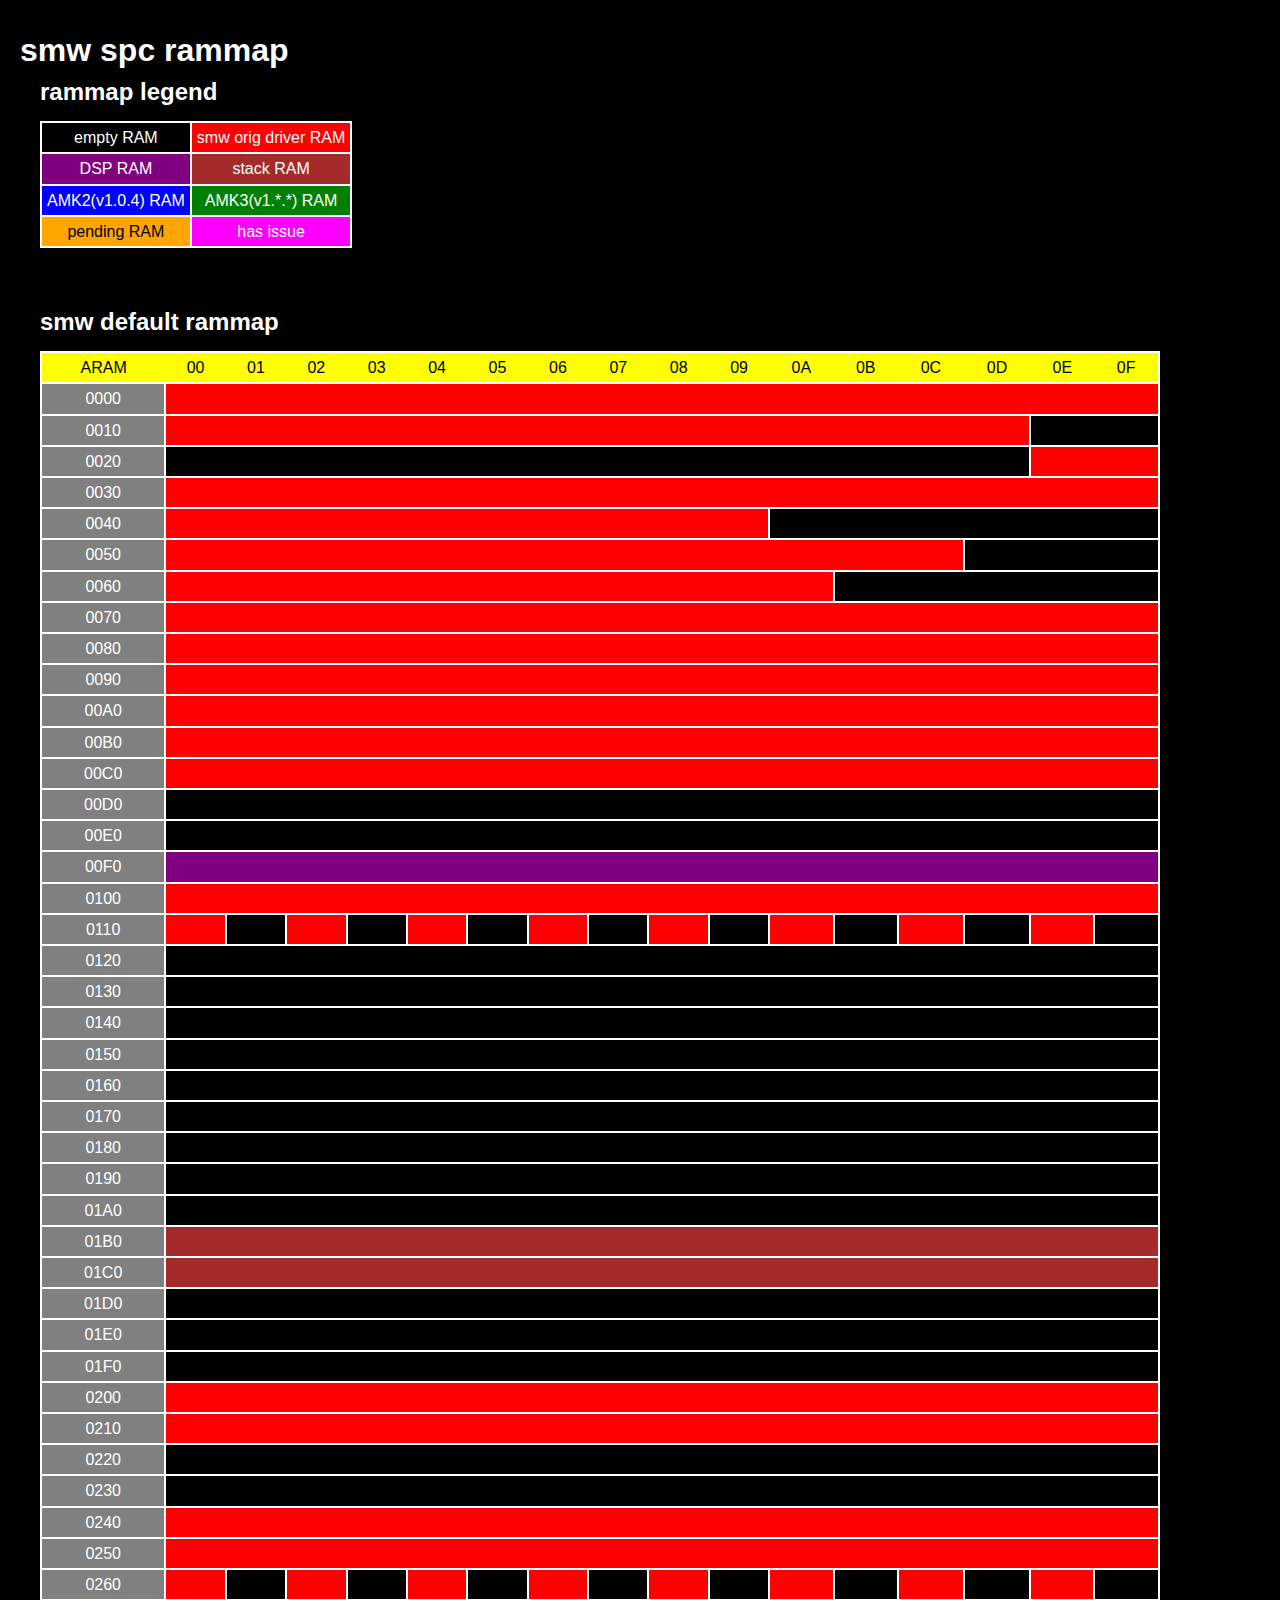
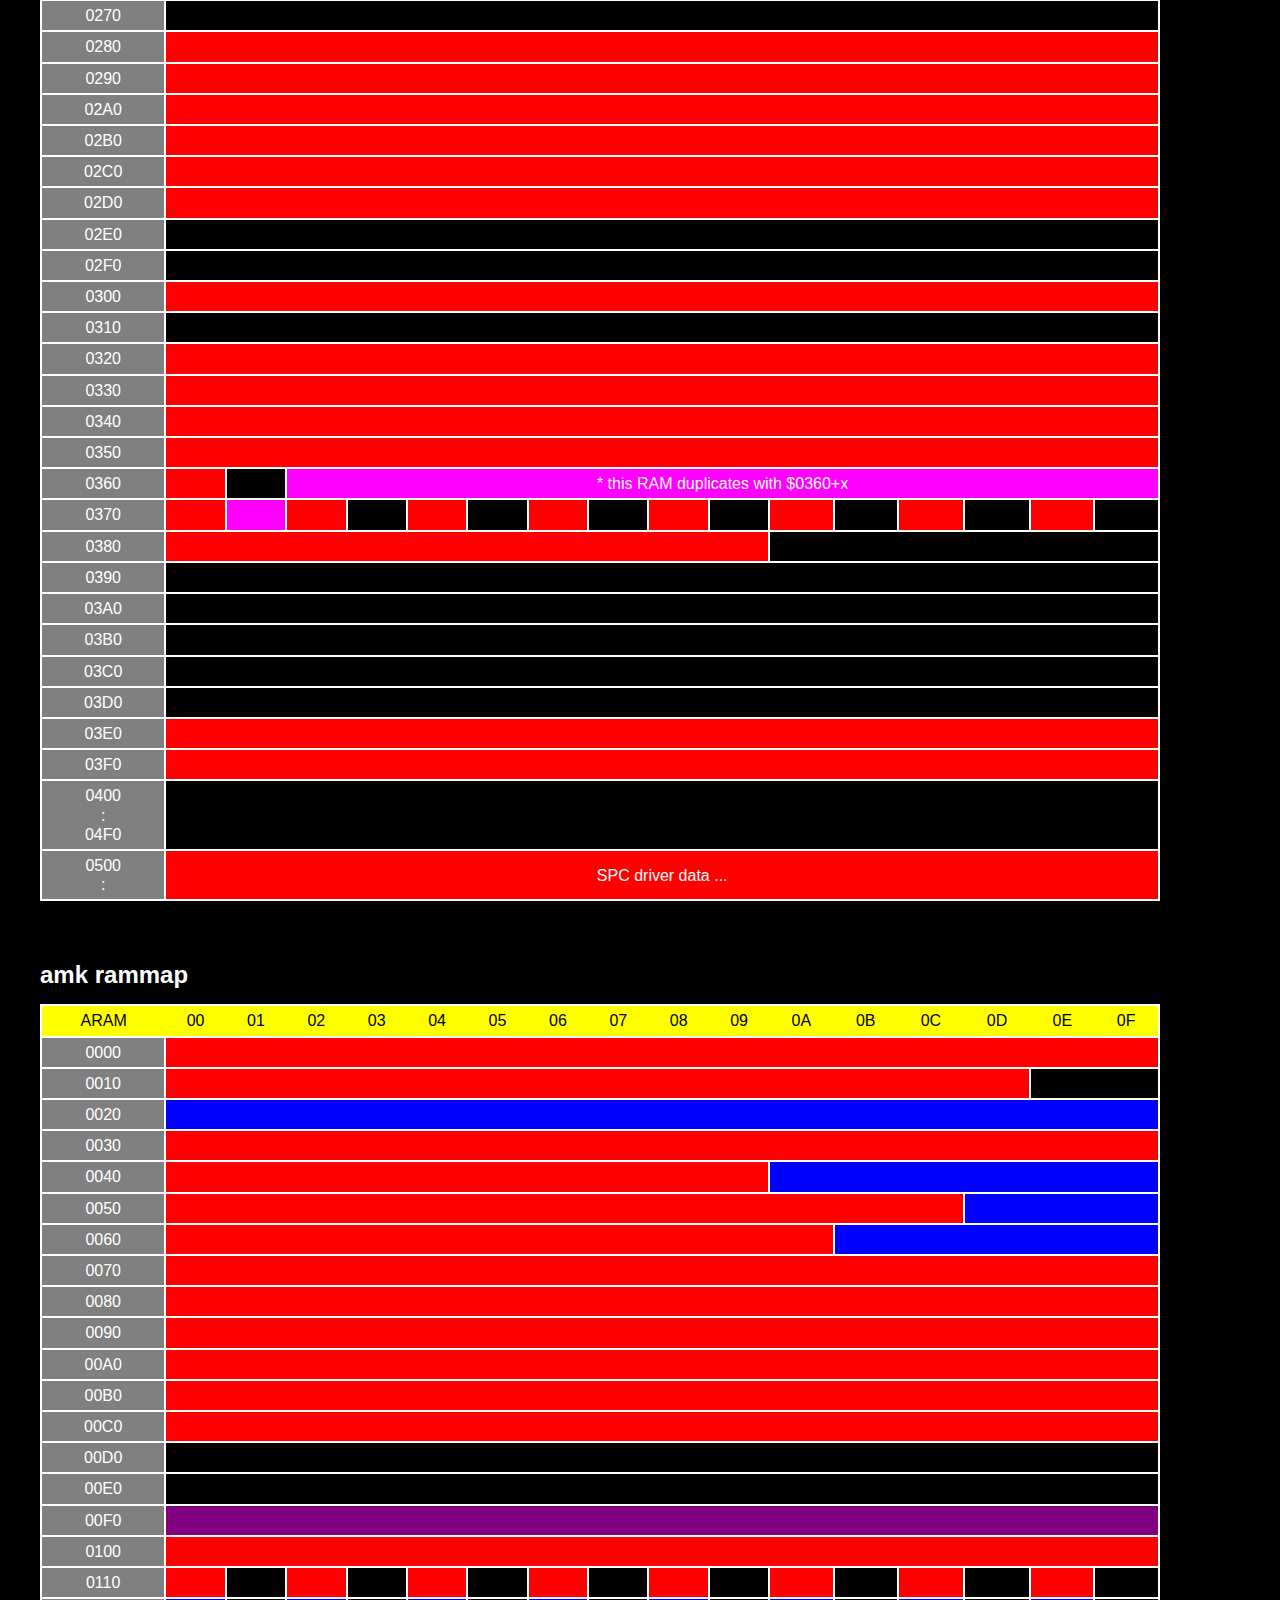
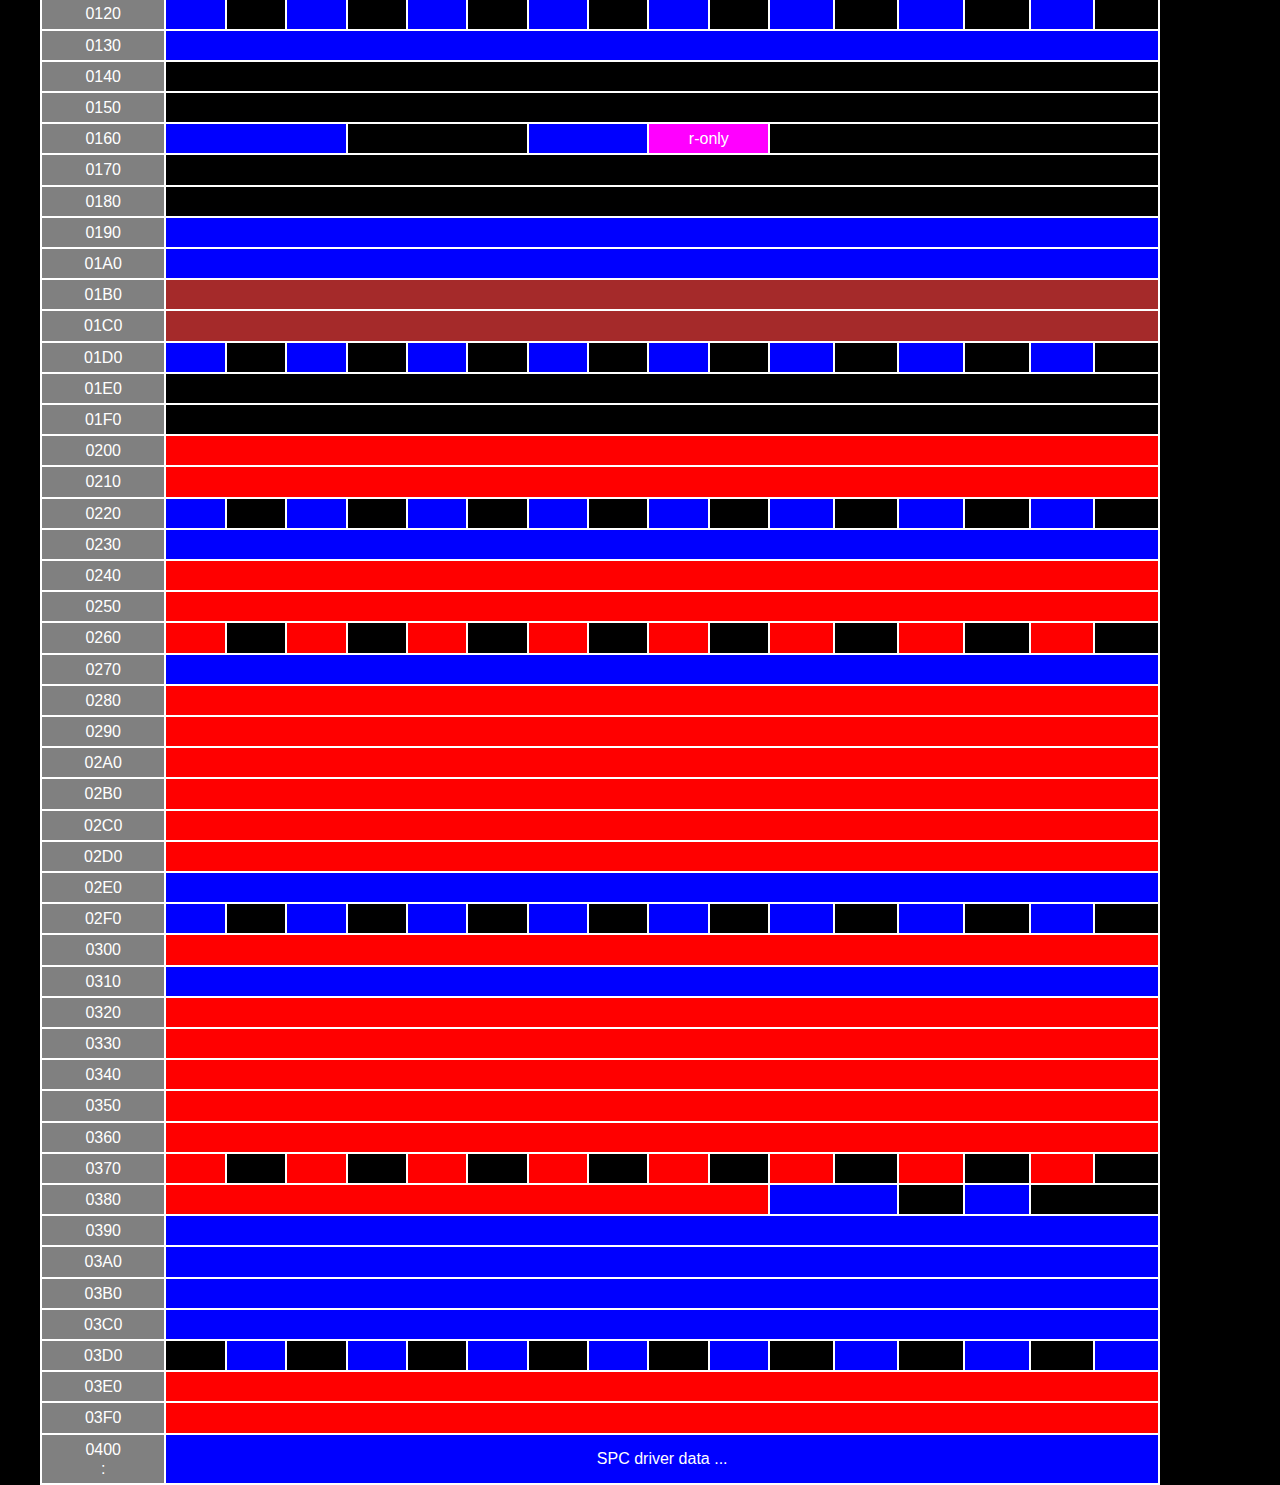
==== spcram.html @ 0b87033c "rammap" ====
<!DOCTYPE html>
<html>
	<head>
		<meta charset="utf-8">
		<link rel="stylesheet" type="text/css" href="./css/base.css">
		<link rel="stylesheet" type="text/css" href="./css/rammap.css">

		<title>smw spc rammap</title>
	</head>

	<body>
		<h1>smw spc rammap</h1>

		<div id="legend" style="margin-bottom: 4em;">
			<h2>rammap legend</h2>
			<table class="rammap">
				<tr>
					<td>empty RAM</td><td class="smw">smw orig driver RAM</td>
				</tr>
				<tr>
					<td class="dsp">DSP RAM</td><td class="stack">stack RAM</td>
				</tr>
				<tr>
					<td class="amk2">AMK2(v1.0.4) RAM</td><td class="amk3">AMK3(v1.*.*) RAM</td>
				</tr>
				<tr>
					<td class="pend">pending RAM</td><td class="issue">has issue</td>
				</tr>
			</table>
		</div>

		<div id="rammap_default" style="margin-bottom:4em;">
			<h2>smw default rammap</h2>
			<table id="rammap" class="bt rammap">
				<tr class="head">
					<th>ARAM</th><th>00</th><th>01</th><th>02</th><th>03</th><th>04</th><th>05</th><th>06</th><th>07</th><th>08</th><th>09</th><th>0A</th><th>0B</th><th>0C</th><th>0D</th><th>0E</th><th>0F</th>
				</tr>
				<tr>
					<th>0000</th><td colspan="16" class="smw"></td>
				</tr>
				<tr>
					<th>0010</th><td colspan="14" class="smw"></td><td colspan="2"></td>
				</tr>
				<tr>
					<th>0020</th><td colspan="14"></td><td colspan="2" class="smw"></td>
				</tr>
				<tr>
					<th>0030</th><td colspan="16" class="smw"></td>
				</tr>
				<tr>
					<th>0040</th><td colspan="10" class="smw"></td><td colspan="6"></td>
				</tr>
				<tr>
					<th>0050</th><td colspan="13" class="smw"></td><td colspan="3"></td>
				</tr>
				<tr>
					<th>0060</th><td colspan="11" class="smw"></td><td colspan="5"></td>
				</tr>
				<tr>
					<th>0070</th><td colspan="16" class="smw"></td>
				</tr>
				<tr>
					<th>0080</th><td colspan="16" class="smw"></td>
				</tr>
				<tr>
					<th>0090</th><td colspan="16" class="smw"></td>
				</tr>
				<tr>
					<th>00A0</th><td colspan="16" class="smw"></td>
				</tr>
				<tr>
					<th>00B0</th><td colspan="16" class="smw"></td>
				</tr>
				<tr>
					<th>00C0</th><td colspan="16" class="smw"></td>
				</tr>
				<tr>
					<th>00D0</th><td colspan="16"></td>
				</tr>
				<tr>
					<th>00E0</th><td colspan="16"></td>
				</tr>
				<tr>
					<th>00F0</th><td colspan="16" class="dsp"></td>
				</tr>
				<tr>
					<th>0100</th><td colspan="16" class="smw"></td>
				</tr>
				<tr>
					<th>0110</th><td class="smw"></td><td></td><td class="smw"></td><td></td><td class="smw"></td><td></td><td class="smw"></td><td></td><td class="smw"></td><td></td><td class="smw"></td><td></td><td class="smw"></td><td></td><td class="smw"></td><td></td>
				</tr>
				<tr>
					<th>0120</th><td colspan="16"></td>
				</tr>
				<tr>
					<th>0130</th><td colspan="16"></td>
				</tr>
				<tr>
					<th>0140</th><td colspan="16"></td>
				</tr>
				<tr>
					<th>0150</th><td colspan="16"></td>
				</tr>
				<tr>
					<th>0160</th><td colspan="16"></td>
				</tr>
				<tr>
					<th>0170</th><td colspan="16"></td>
				</tr>
				<tr>
					<th>0180</th><td colspan="16"></td>
				</tr>
				<tr>
					<th>0190</th><td colspan="16"></td>
				</tr>
				<tr>
					<th>01A0</th><td colspan="16"></td>
				</tr>
				<tr>
					<th>01B0</th><td class="stack" colspan="16"></td>
				</tr>
				<tr>
					<th>01C0</th><td class="stack" colspan="16"></td>
				</tr>
				<tr>
					<th>01D0</th><td colspan="16"></td>
				</tr>
				<tr>
					<th>01E0</th><td colspan="16"></td>
				</tr>
				<tr>
					<th>01F0</th><td colspan="16"></td>
				</tr>
				<tr>
					<th>0200</th><td colspan="16" class="smw"></td>
				</tr>
				<tr>
					<th>0210</th><td colspan="16" class="smw"></td>
				</tr>
				<tr>
					<th>0220</th><td colspan="16"></td>
				</tr>
				<tr>
					<th>0230</th><td colspan="16"></td>
				</tr>
				<tr>
					<th>0240</th><td colspan="16" class="smw"></td>
				</tr>
				<tr>
					<th>0250</th><td colspan="16" class="smw"></td>
				</tr>
				<tr>
					<th>0260</th><td class="smw"></td><td></td><td class="smw"></td><td></td><td class="smw"></td><td></td><td class="smw"></td><td></td><td class="smw"></td><td></td><td class="smw"></td><td></td><td class="smw"></td><td></td><td class="smw"></td><td></td>
				</tr>
				<tr>
					<th>0270</th><td colspan="16"></td>
				</tr>
				<tr>
					<th>0280</th><td colspan="16" class="smw"></td>
				</tr>
				<tr>
					<th>0290</th><td colspan="16" class="smw"></td>
				</tr>
				<tr>
					<th>02A0</th><td colspan="16" class="smw"></td>
				</tr>
				<tr>
					<th>02B0</th><td colspan="16" class="smw"></td>
				</tr>
				<tr>
					<th>02C0</th><td colspan="16" class="smw"></td>
				</tr>
				<tr>
					<th>02D0</th><td colspan="16" class="smw"></td>
				</tr>
				<tr>
					<th>02E0</th><td colspan="16"></td>
				</tr>
				<tr>
					<th>02F0</th><td colspan="16"></td>
				</tr>
				<tr>
					<th>0300</th><td colspan="16" class="smw"></td>
				</tr>
				<tr>
					<th>0310</th><td colspan="16"></td>
				</tr>
				<tr>
					<th>0320</th><td colspan="16" class="smw"></td>
				</tr>
				<tr>
					<th>0330</th><td colspan="16" class="smw"></td>
				</tr>
				<tr>
					<th>0340</th><td colspan="16" class="smw"></td>
				</tr>
				<tr>
					<th>0350</th><td colspan="16" class="smw"></td>
				</tr>
				<tr>
					<th>0360</th><td class="smw"></td><td></td><td class="issue" colspan="14" style="text-align:center;">* this RAM duplicates with $0360+x</td>
				</tr>
				<tr>
					<th>0370</th><td class="smw"></td><td class="issue"></td><td class="smw"></td><td></td><td class="smw"></td><td></td><td class="smw"></td><td></td><td class="smw"></td><td></td><td class="smw"></td><td></td><td class="smw"></td><td></td><td class="smw"></td><td></td>
				</tr>
				<tr>
					<th>0380</th><td colspan="10" class="smw"></td><td colspan="6"></td>
				</tr>
				<tr>
					<th>0390</th><td colspan="16"></td>
				</tr>
				<tr>
					<th>03A0</th><td colspan="16"></td>
				</tr>
				<tr>
					<th>03B0</th><td colspan="16"></td>
				</tr>
				<tr>
					<th>03C0</th><td colspan="16"></td>
				</tr>
				<tr>
					<th>03D0</th><td colspan="16"></td>
				</tr>
				<tr>
					<th>03E0</th><td colspan="16" class="smw"></td>
				</tr>
				<tr>
					<th>03F0</th><td colspan="16" class="smw"></td>
				</tr>
				<tr>
					<th>0400<br>:<br>04F0</th><td colspan="16"></td>
				</tr>
				<tr>
					<th>0500<br>:</th><td class="smw" colspan="16">SPC driver data ... </td>
				</tr>
			</table>
		</div>

		<div id="rammap_amk">
			<h2>amk rammap</h2>
			<table id="rammap" class="bt rammap">
				<tr class="head">
					<th>ARAM</th><th>00</th><th>01</th><th>02</th><th>03</th><th>04</th><th>05</th><th>06</th><th>07</th><th>08</th><th>09</th><th>0A</th><th>0B</th><th>0C</th><th>0D</th><th>0E</th><th>0F</th>
				</tr>
				<tr>
					<th>0000</th><td colspan="16" class="smw"></td>
				</tr>
				<tr>
					<th>0010</th><td colspan="14" class="smw"></td><td colspan="2"></td>
				</tr>
				<tr>
					<th>0020</th><td colspan="16" class="amk2"></td>
				</tr>
				<tr>
					<th>0030</th><td colspan="16" class="smw"></td>
				</tr>
				<tr>
					<th>0040</th><td colspan="10" class="smw"></td><td class="amk2" colspan="6"></td>
				</tr>
				<tr>
					<th>0050</th><td colspan="13" class="smw"></td><td class="amk2" colspan="3"></td>
				</tr>
				<tr>
					<th>0060</th><td colspan="11" class="smw"></td><td class="amk2" colspan="5"></td>
				</tr>
				<tr>
					<th>0070</th><td colspan="16" class="smw"></td>
				</tr>
				<tr>
					<th>0080</th><td colspan="16" class="smw"></td>
				</tr>
				<tr>
					<th>0090</th><td colspan="16" class="smw"></td>
				</tr>
				<tr>
					<th>00A0</th><td colspan="16" class="smw"></td>
				</tr>
				<tr>
					<th>00B0</th><td colspan="16" class="smw"></td>
				</tr>
				<tr>
					<th>00C0</th><td colspan="16" class="smw"></td>
				</tr>
				<tr>
					<th>00D0</th><td colspan="16"></td>
				</tr>
				<tr>
					<th>00E0</th><td colspan="16"></td>
				</tr>
				<tr>
					<th>00F0</th><td colspan="16" class="dsp"></td>
				</tr>
				<tr>
					<th>0100</th><td colspan="16" class="smw"></td>
				</tr>
				<tr>
					<th>0110</th><td class="smw"></td><td></td><td class="smw"></td><td></td><td class="smw"></td><td></td><td class="smw"></td><td></td><td class="smw"></td><td></td><td class="smw"></td><td></td><td class="smw"></td><td></td><td class="smw"></td><td></td>
				</tr>
				<tr>
					<th>0120</th><td class="amk2"></td><td></td><td class="amk2"></td><td></td><td class="amk2"></td><td></td><td class="amk2"></td><td></td><td class="amk2"></td><td></td><td class="amk2"></td><td></td><td class="amk2"></td><td></td><td class="amk2"></td><td></td>
				</tr>
				<tr>
					<th>0130</th><td class="amk2" colspan="16"></td>
				</tr>
				<tr>
					<th>0140</th><td colspan="16"></td>
				</tr>
				<tr>
					<th>0150</th><td colspan="16"></td>
				</tr>
				<tr>
					<th>0160</th><td class="amk2" colspan="3"></td><td colspan="3"></td><td class="amk2" colspan="2"></td><td class="issue" colspan="2">r-only</td><td colspan="6"></td>
				</tr>
				<tr>
					<th>0170</th><td colspan="16"></td>
				</tr>
				<tr>
					<th>0180</th><td colspan="16"></td>
				</tr>
				<tr>
					<th>0190</th><td class="amk2" colspan="16"></td>
				</tr>
				<tr>
					<th>01A0</th><td class="amk2" colspan="16"></td>
				</tr>
				<tr>
					<th>01B0</th><td class="stack" colspan="16"></td>
				</tr>
				<tr>
					<th>01C0</th><td class="stack" colspan="16"></td>
				</tr>
				<tr>
					<th>01D0</th><td class="amk2"></td><td></td><td class="amk2"></td><td></td><td class="amk2"></td><td></td><td class="amk2"></td><td></td><td class="amk2"></td><td></td><td class="amk2"></td><td></td><td class="amk2"></td><td></td><td class="amk2"></td><td></td>
				</tr>
				<tr>
					<th>01E0</th><td colspan="16"></td>
				</tr>
				<tr>
					<th>01F0</th><td colspan="16"></td>
				</tr>
				<tr>
					<th>0200</th><td colspan="16" class="smw"></td>
				</tr>
				<tr>
					<th>0210</th><td colspan="16" class="smw"></td>
				</tr>
				<tr>
					<th>0220</th><td class="amk2"></td><td></td><td class="amk2"></td><td></td><td class="amk2"></td><td></td><td class="amk2"></td><td></td><td class="amk2"></td><td></td><td class="amk2"></td><td></td><td class="amk2"></td><td></td><td class="amk2"></td><td></td>
				</tr>
				<tr>
					<th>0230</th><td class="amk2" colspan="16"></td>
				</tr>
				<tr>
					<th>0240</th><td colspan="16" class="smw"></td>
				</tr>
				<tr>
					<th>0250</th><td colspan="16" class="smw"></td>
				</tr>
				<tr>
					<th>0260</th><td class="smw"></td><td></td><td class="smw"></td><td></td><td class="smw"></td><td></td><td class="smw"></td><td></td><td class="smw"></td><td></td><td class="smw"></td><td></td><td class="smw"></td><td></td><td class="smw"></td><td></td>
				</tr>
				<tr>
					<th>0270</th><td class="amk2" colspan="16"></td>
				</tr>
				<tr>
					<th>0280</th><td colspan="16" class="smw"></td>
				</tr>
				<tr>
					<th>0290</th><td colspan="16" class="smw"></td>
				</tr>
				<tr>
					<th>02A0</th><td colspan="16" class="smw"></td>
				</tr>
				<tr>
					<th>02B0</th><td colspan="16" class="smw"></td>
				</tr>
				<tr>
					<th>02C0</th><td colspan="16" class="smw"></td>
				</tr>
				<tr>
					<th>02D0</th><td colspan="16" class="smw"></td>
				</tr>
				<tr>
					<th>02E0</th><td class="amk2" colspan="16"></td>
				</tr>
				<tr>
					<th>02F0</th><td class="amk2"></td><td></td><td class="amk2"></td><td></td><td class="amk2"></td><td></td><td class="amk2"></td><td></td><td class="amk2"></td><td></td><td class="amk2"></td><td></td><td class="amk2"></td><td></td><td class="amk2"></td><td></td>
				</tr>
				<tr>
					<th>0300</th><td colspan="16" class="smw"></td>
				</tr>
				<tr>
					<th>0310</th><td class="amk2" colspan="16"></td>
				</tr>
				<tr>
					<th>0320</th><td colspan="16" class="smw"></td>
				</tr>
				<tr>
					<th>0330</th><td colspan="16" class="smw"></td>
				</tr>
				<tr>
					<th>0340</th><td colspan="16" class="smw"></td>
				</tr>
				<tr>
					<th>0350</th><td colspan="16" class="smw"></td>
				</tr>
				<tr>
					<th>0360</th><td colspan="16" class="smw"></td>
				</tr>
				<tr>
					<th>0370</th><td class="smw"></td><td></td><td class="smw"></td><td></td><td class="smw"></td><td></td><td class="smw"></td><td></td><td class="smw"></td><td></td><td class="smw"></td><td></td><td class="smw"></td><td></td><td class="smw"></td><td></td>
				</tr>
				<tr>
					<th>0380</th><td colspan="10" class="smw"></td><td class="amk2" colspan="2"></td><td></td><td class="amk2"></td><td colspan="2"></td>
				</tr>
				<tr>
					<th>0390</th><td class="amk2" colspan="16"></td>
				</tr>
				<tr>
					<th>03A0</th><td class="amk2" colspan="16"></td>
				</tr>
				<tr>
					<th>03B0</th><td class="amk2" colspan="16"></td>
				</tr>
				<tr>
					<th>03C0</th><td class="amk2" colspan="16"></td>
				</tr>
				<tr>
					<th>03D0</th><td></td><td class="amk2"></td><td></td><td class="amk2"></td><td></td><td class="amk2"></td><td></td><td class="amk2"></td><td></td><td class="amk2"></td><td></td><td class="amk2"></td><td></td><td class="amk2"></td><td></td><td class="amk2"></td>
				</tr>
				<tr>
					<th>03E0</th><td colspan="16" class="smw"></td>
				</tr>
				<tr>
					<th>03F0</th><td colspan="16" class="smw"></td>
				</tr>
				<tr>
					<th>0400<br>:</th><td class="amk2" colspan="16">SPC driver data ... </td>
				</tr>
			</table>
		</div>

	</body></html>
---- css/base.css ----
@charset "utf-8";


a:link{color: #00ff20;}
a:visited{color: #800080;}
a:hover{color: #ff00ff;}
a:active{color: #ff0000;}

html{
  height: 100%;
  line-height: 1.2em;
  font-family: Consolas, Arial, sans-serif;
}

body {
  color: white;
  height: 100%;
  min-height: 100%;
  margin: 0;
  padding: 20px;
  background: black;
  background-attachment: fixed;
}

div {
  margin: 20px;
  margin-right: 100px;
}

table.bt {
  width: 100%;
/*  word-break: break-all;*/
}
table, th, td {
  border: 2px white solid;
  border-collapse: collapse;
  padding: 5px;
}
---- css/rammap.css ----
@charset "utf-8";

table.rammap tr.head > th {
	text-align: center;
	border-left: 0;
	border-right: 0;
	background-color: yellow;
	color: black;
	font-weight: normal;
}

table.rammap th {
	text-align: center;
	border-right: 0;
	background-color: gray;
	color: white;
	font-weight: normal;
}

table.rammap td {
	text-align: center;
}

table.rammap td.dsp {
	background-color: purple;
	color: white;
}

table.rammap td.stack {
	background-color: brown;
	color: white;
}

table.rammap td.issue {
	background-color: magenta;
	color: white;
}

table.rammap td.smw {
	background-color: red;
	color: white;
}

table.rammap td.amk2 {
	background-color: blue;
	color: white;
}

table.rammap td.amk3 {
	background-color: green;
	color: white;
}

table.rammap td.pend {
	background-color: orange;
	color: black;
}
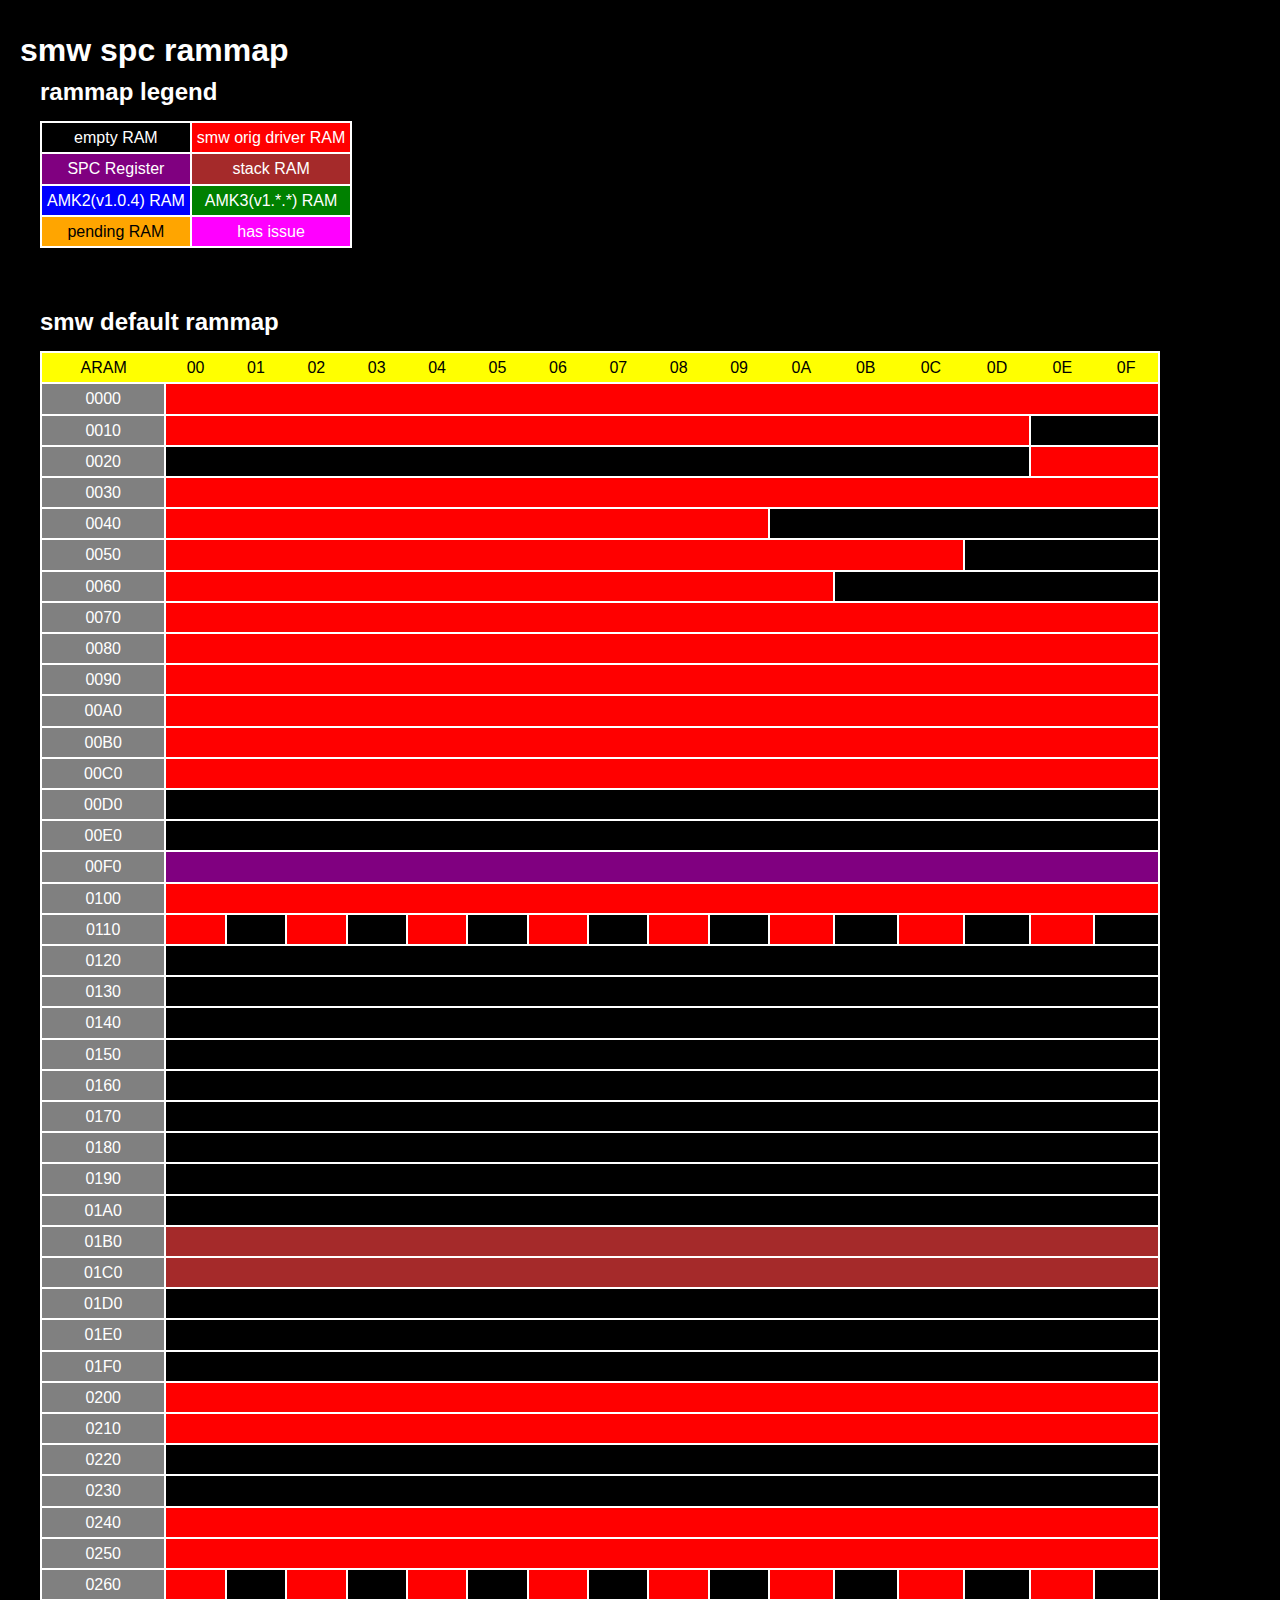
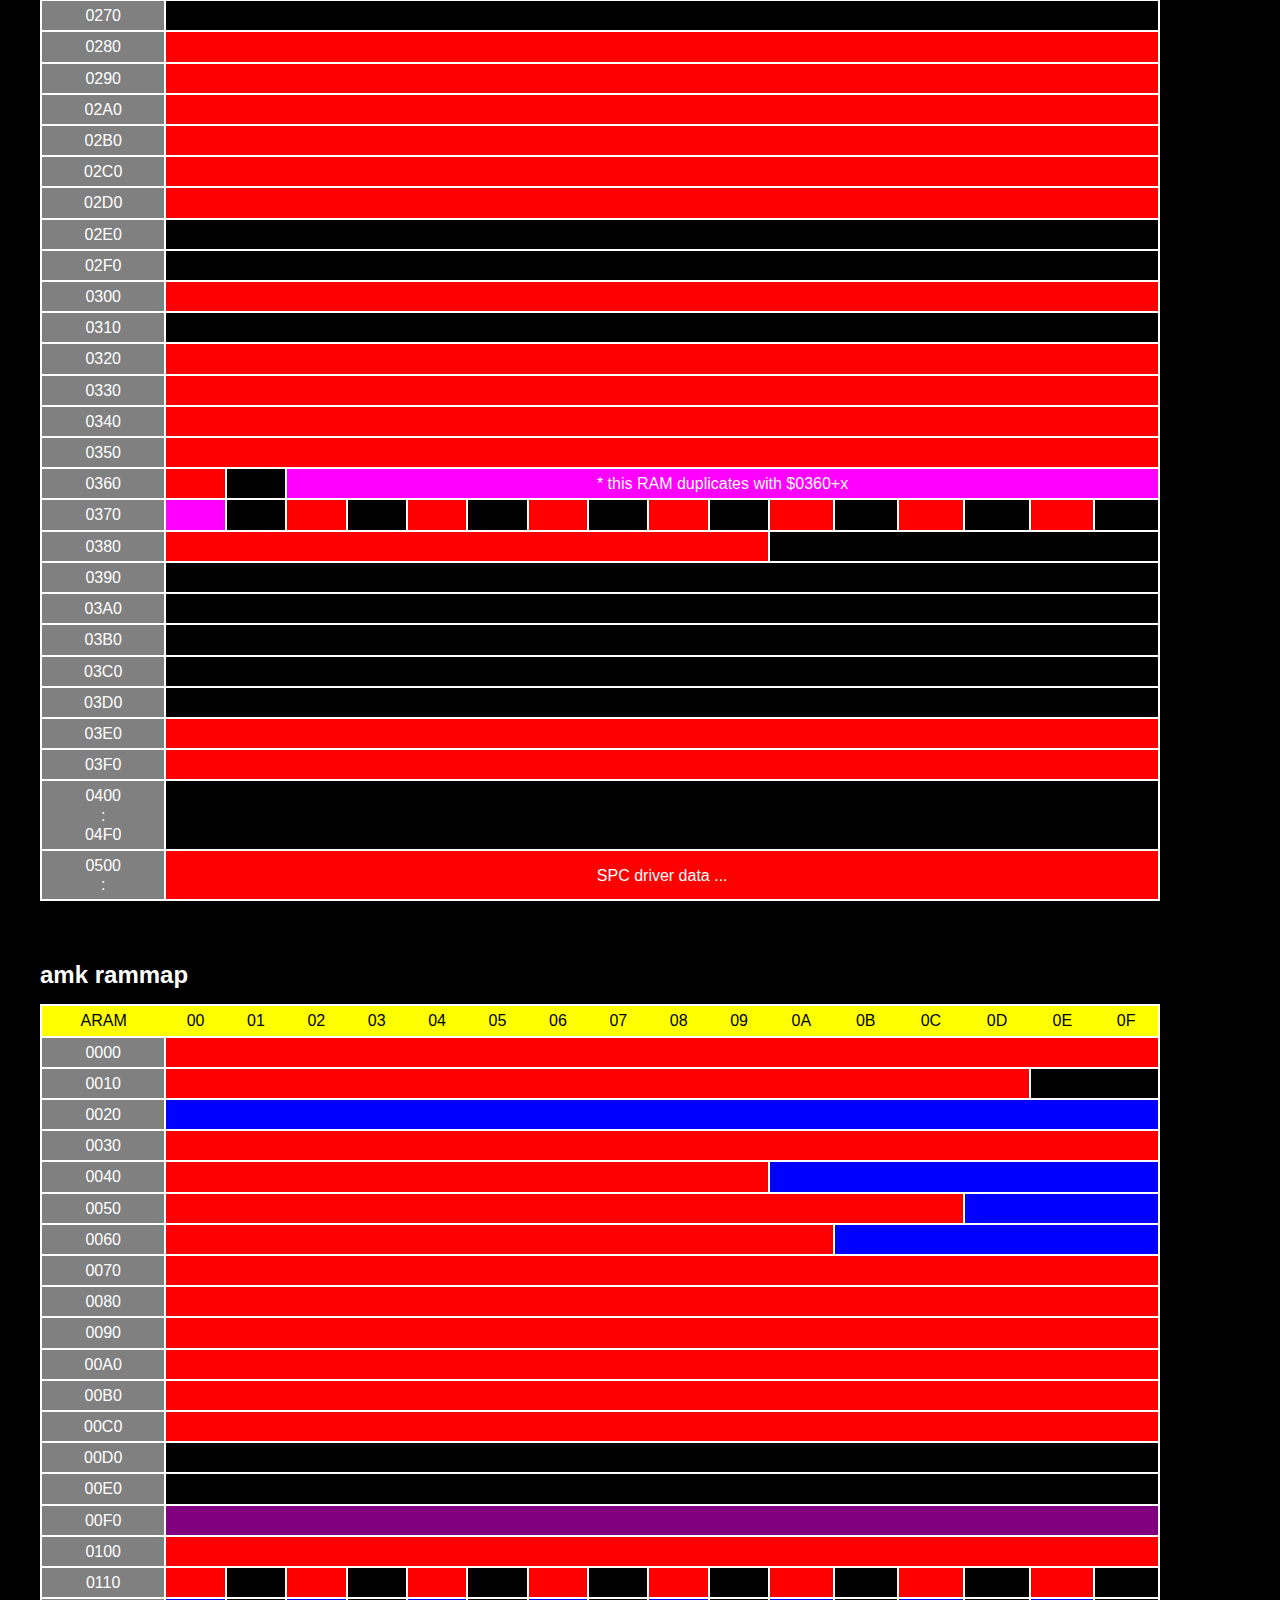
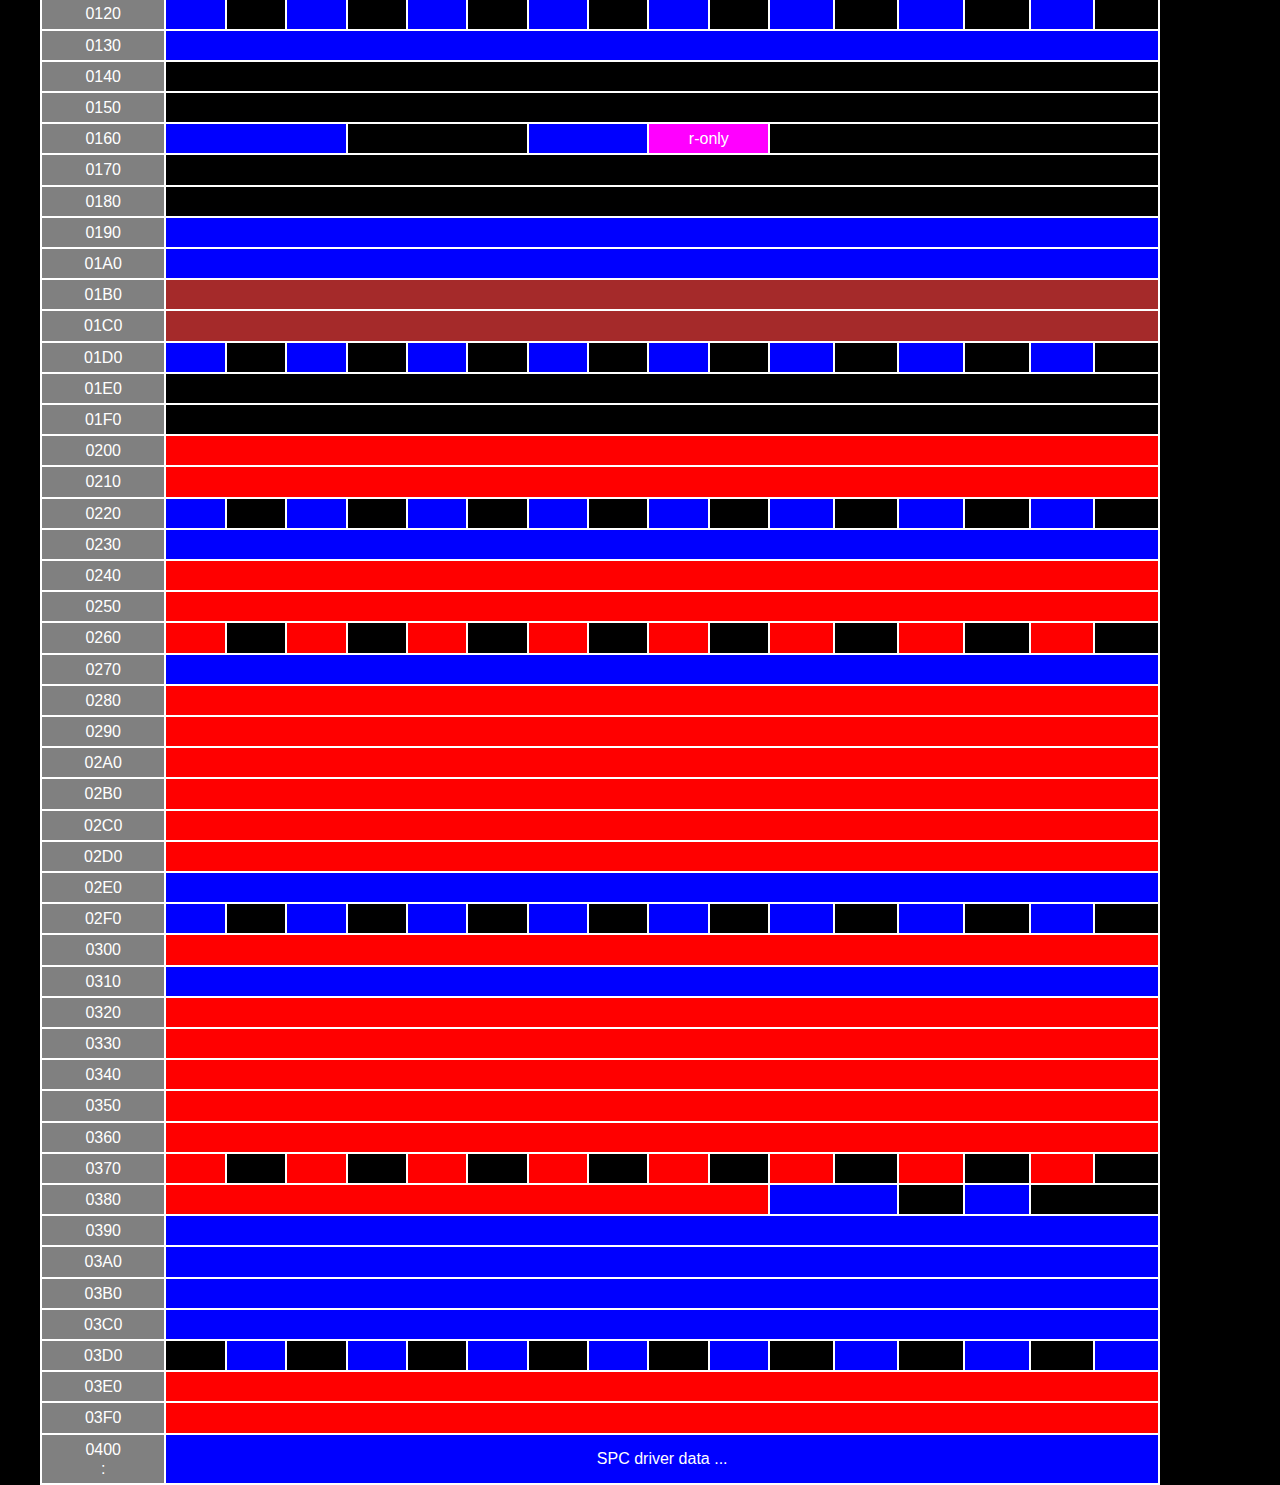
==== commit 93e1b9f9: "Collection of some typos" ====
--- a/spcram.html
+++ b/spcram.html
@@ -18,7 +18,7 @@
 					<td>empty RAM</td><td class="smw">smw orig driver RAM</td>
 				</tr>
 				<tr>
-					<td class="dsp">DSP RAM</td><td class="stack">stack RAM</td>
+					<td class="dsp">SPC Register</td><td class="stack">stack RAM</td>
 				</tr>
 				<tr>
 					<td class="amk2">AMK2(v1.0.4) RAM</td><td class="amk3">AMK3(v1.*.*) RAM</td>
@@ -201,7 +201,7 @@
 					<th>0360</th><td class="smw"></td><td></td><td class="issue" colspan="14" style="text-align:center;">* this RAM duplicates with $0360+x</td>
 				</tr>
 				<tr>
-					<th>0370</th><td class="smw"></td><td class="issue"></td><td class="smw"></td><td></td><td class="smw"></td><td></td><td class="smw"></td><td></td><td class="smw"></td><td></td><td class="smw"></td><td></td><td class="smw"></td><td></td><td class="smw"></td><td></td>
+					<th>0370</th><td class="issue"></td><td></td><td class="smw"></td><td></td><td class="smw"></td><td></td><td class="smw"></td><td></td><td class="smw"></td><td></td><td class="smw"></td><td></td><td class="smw"></td><td></td><td class="smw"></td><td></td>
 				</tr>
 				<tr>
 					<th>0380</th><td colspan="10" class="smw"></td><td colspan="6"></td>
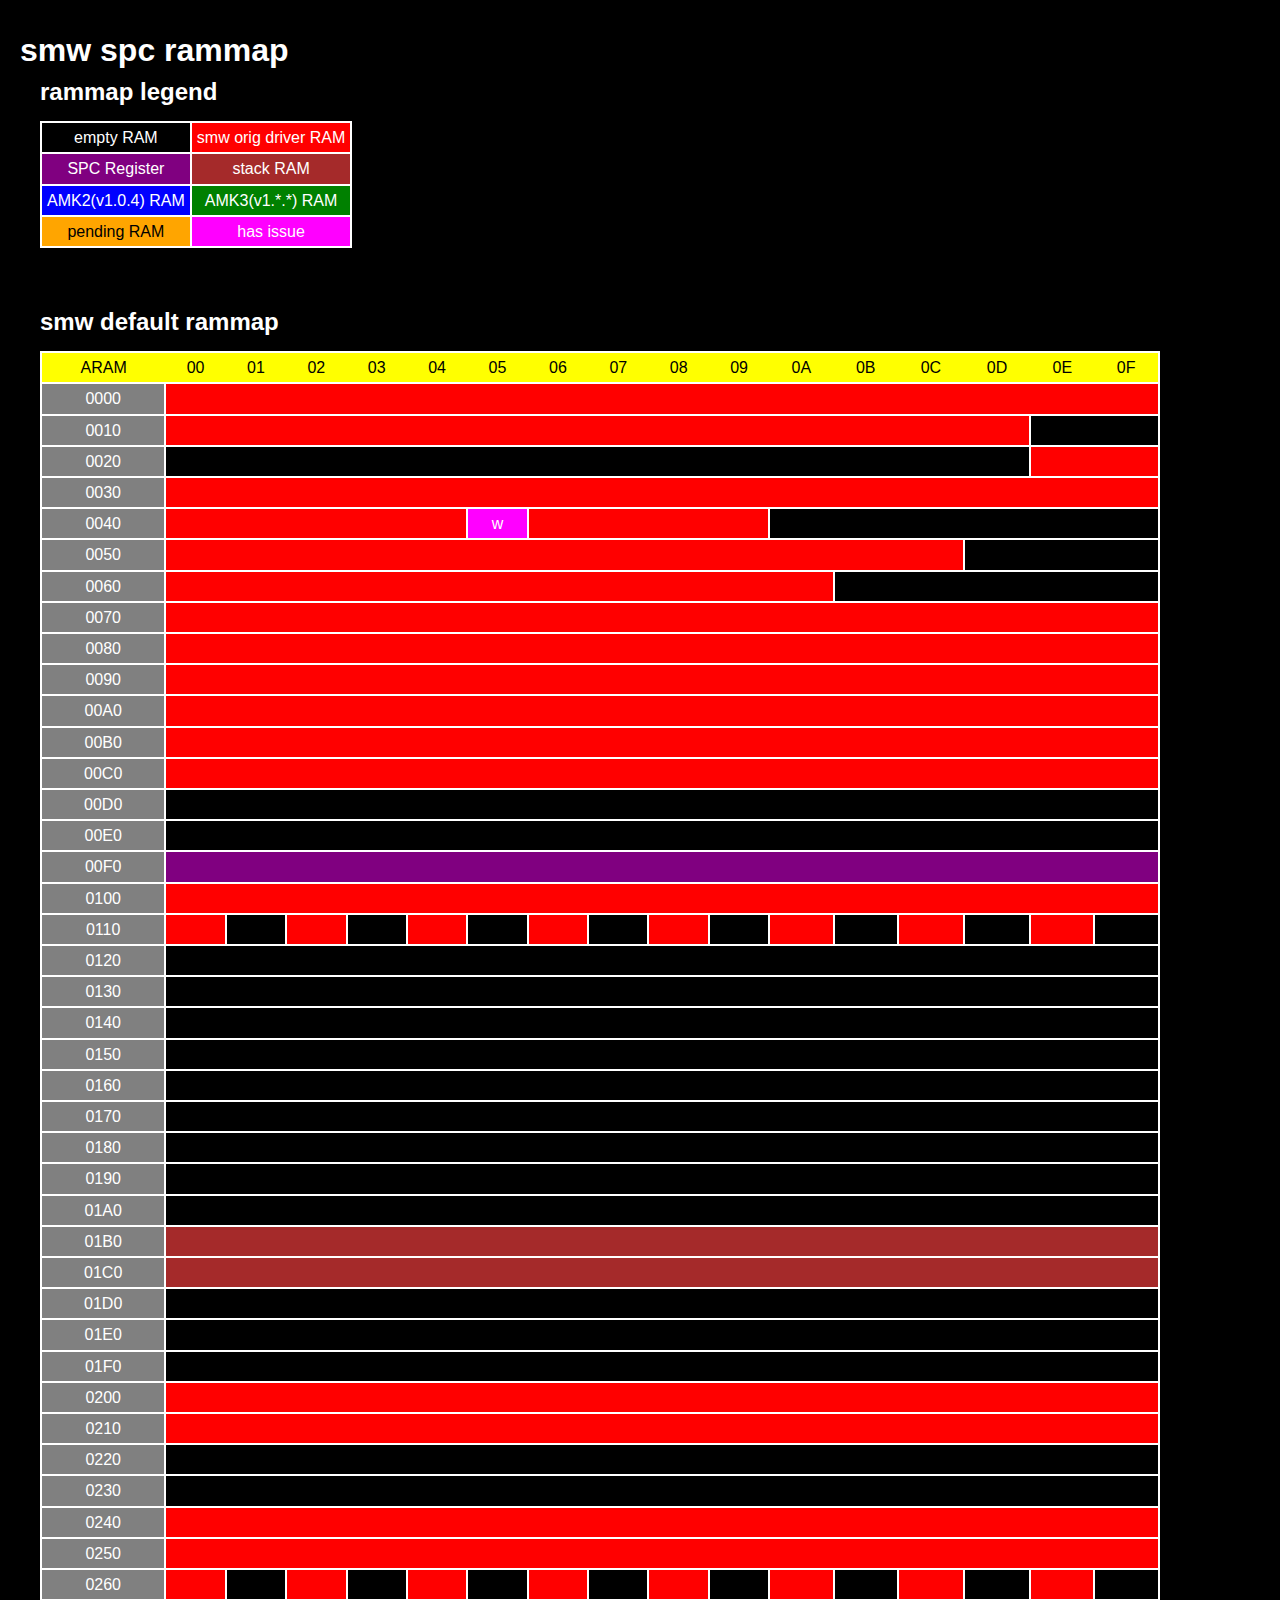
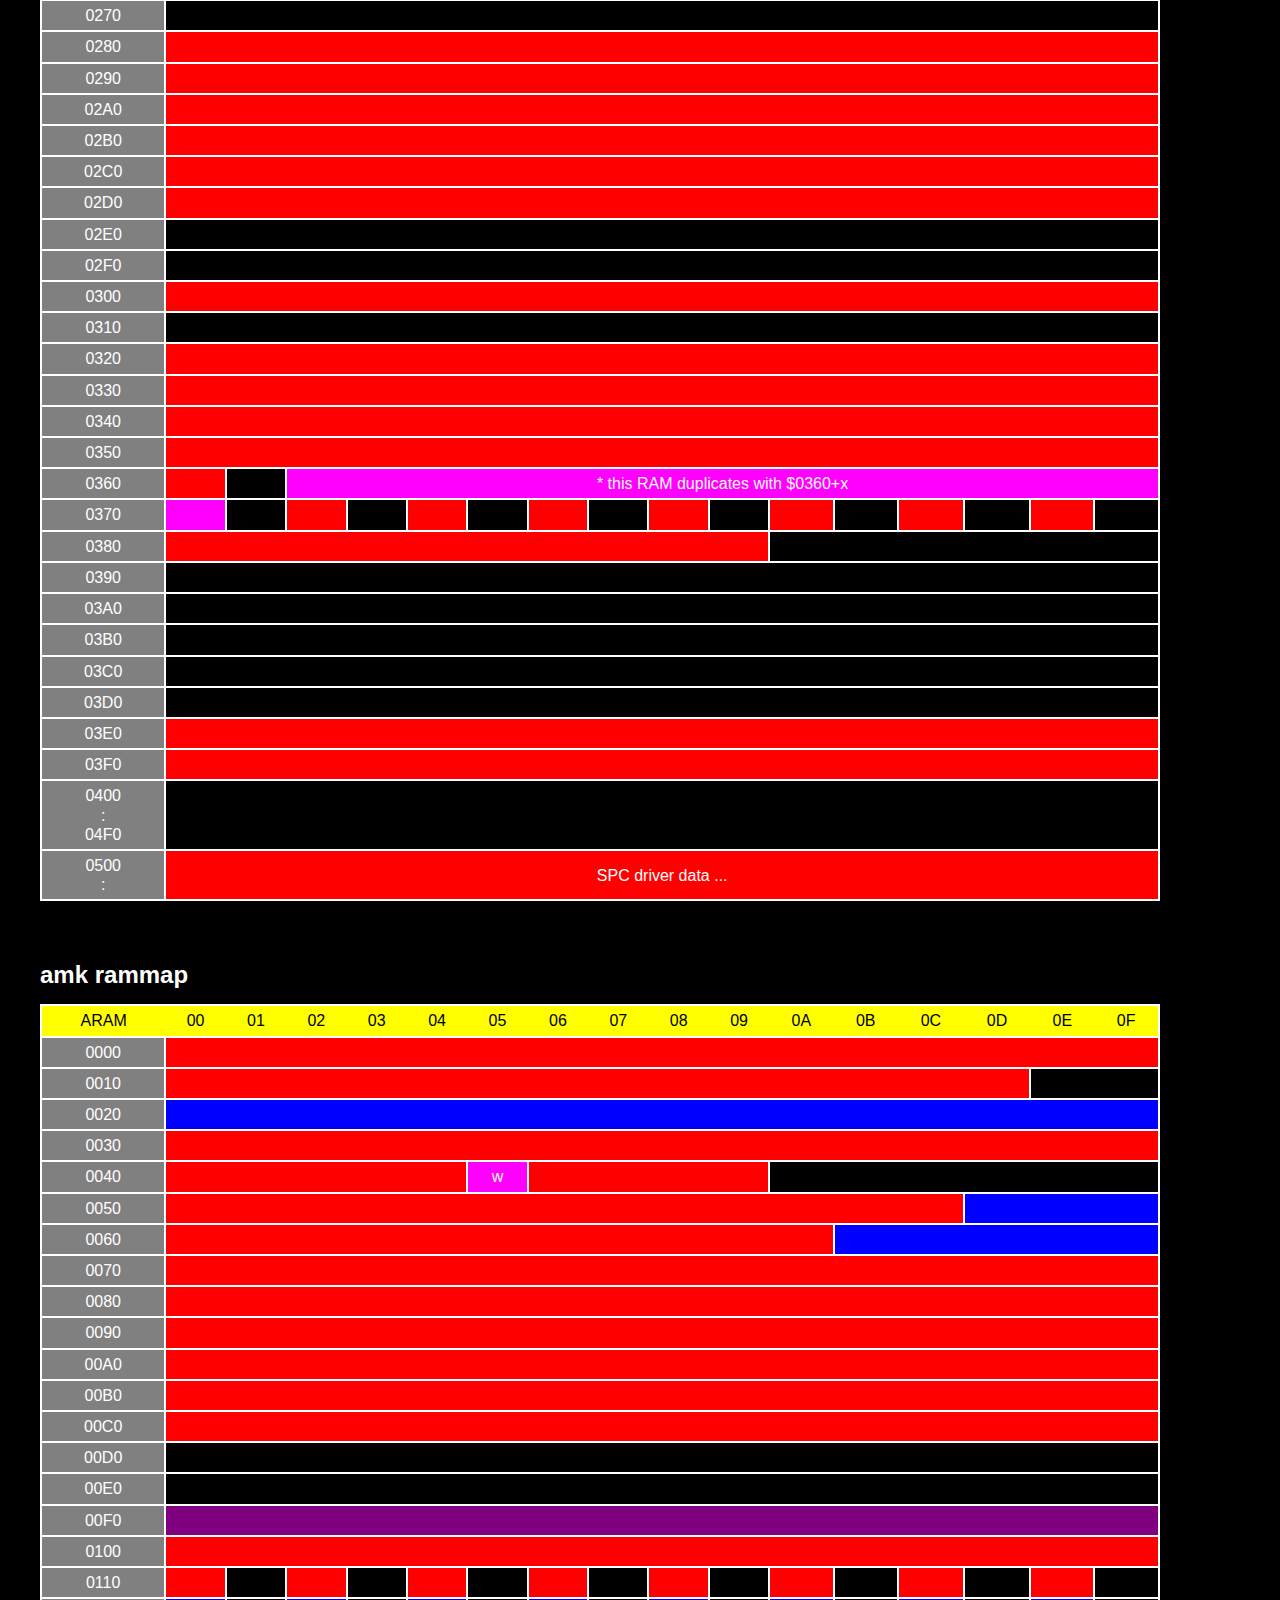
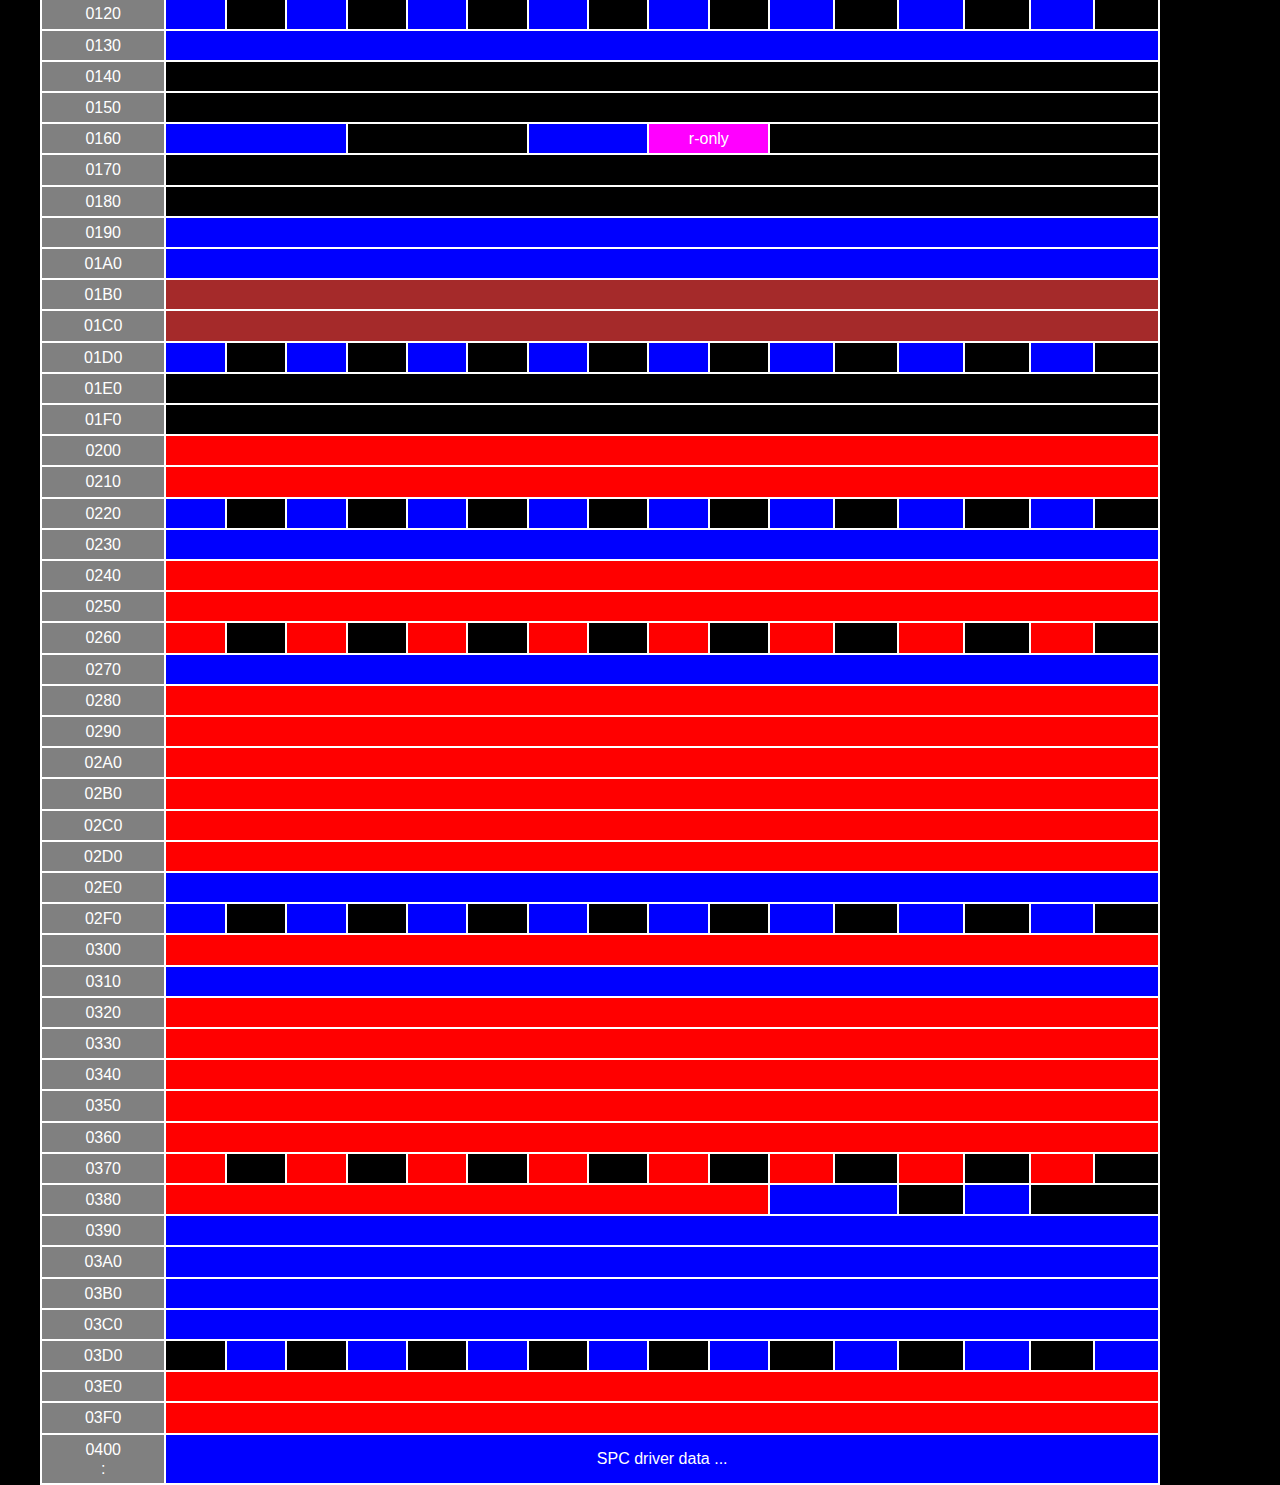
==== commit b8d47c09: "change -bash045 info" ====
--- a/spcram.html
+++ b/spcram.html
@@ -48,7 +48,7 @@
 					<th>0030</th><td colspan="16" class="smw"></td>
 				</tr>
 				<tr>
-					<th>0040</th><td colspan="10" class="smw"></td><td colspan="6"></td>
+					<th>0040</th><td colspan="5" class="smw"></td><td class="issue">w</td><td class="smw" colspan="4"></td><td colspan="6"></td>
 				</tr>
 				<tr>
 					<th>0050</th><td colspan="13" class="smw"></td><td colspan="3"></td>
@@ -255,7 +255,7 @@
 					<th>0030</th><td colspan="16" class="smw"></td>
 				</tr>
 				<tr>
-					<th>0040</th><td colspan="10" class="smw"></td><td class="amk2" colspan="6"></td>
+					<th>0040</th><td colspan="5" class="smw"></td><td class="issue">w</td><td class="smw" colspan="4"></td><td colspan="6"></td>
 				</tr>
 				<tr>
 					<th>0050</th><td colspan="13" class="smw"></td><td class="amk2" colspan="3"></td>
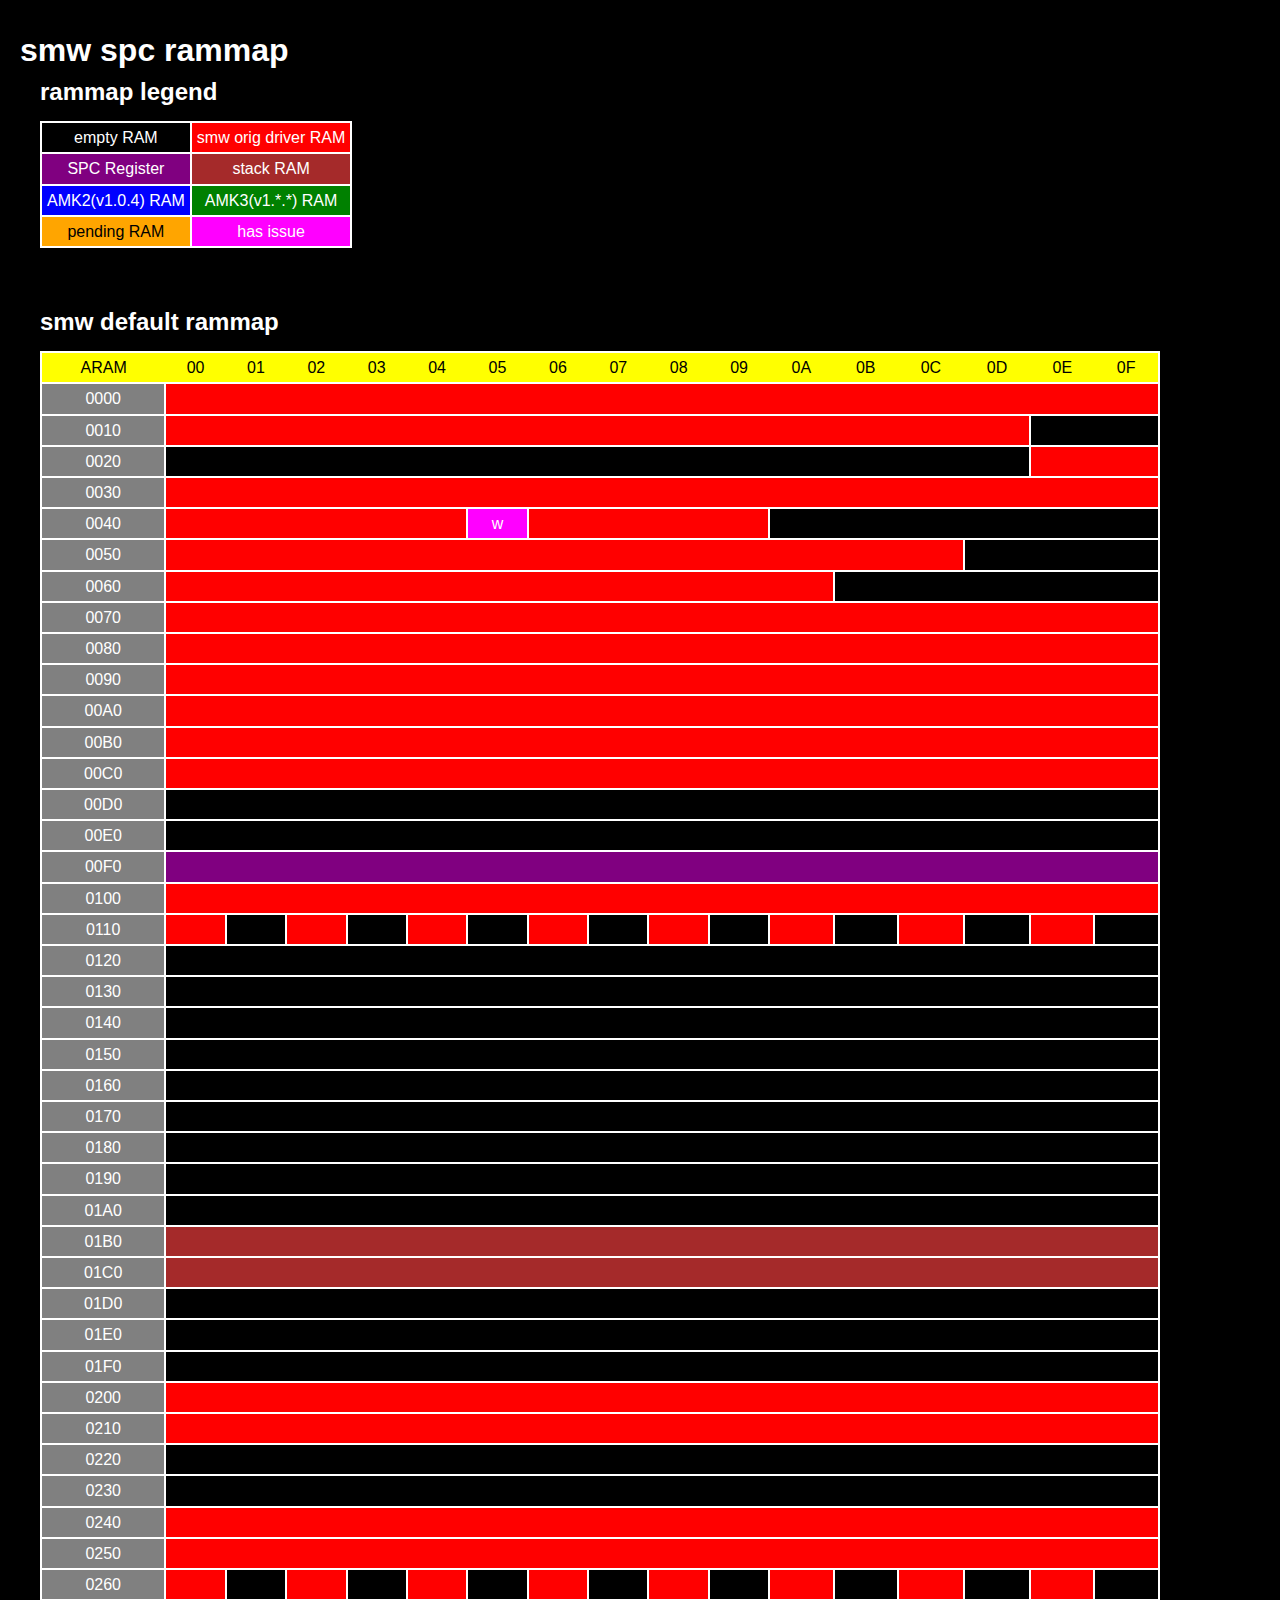
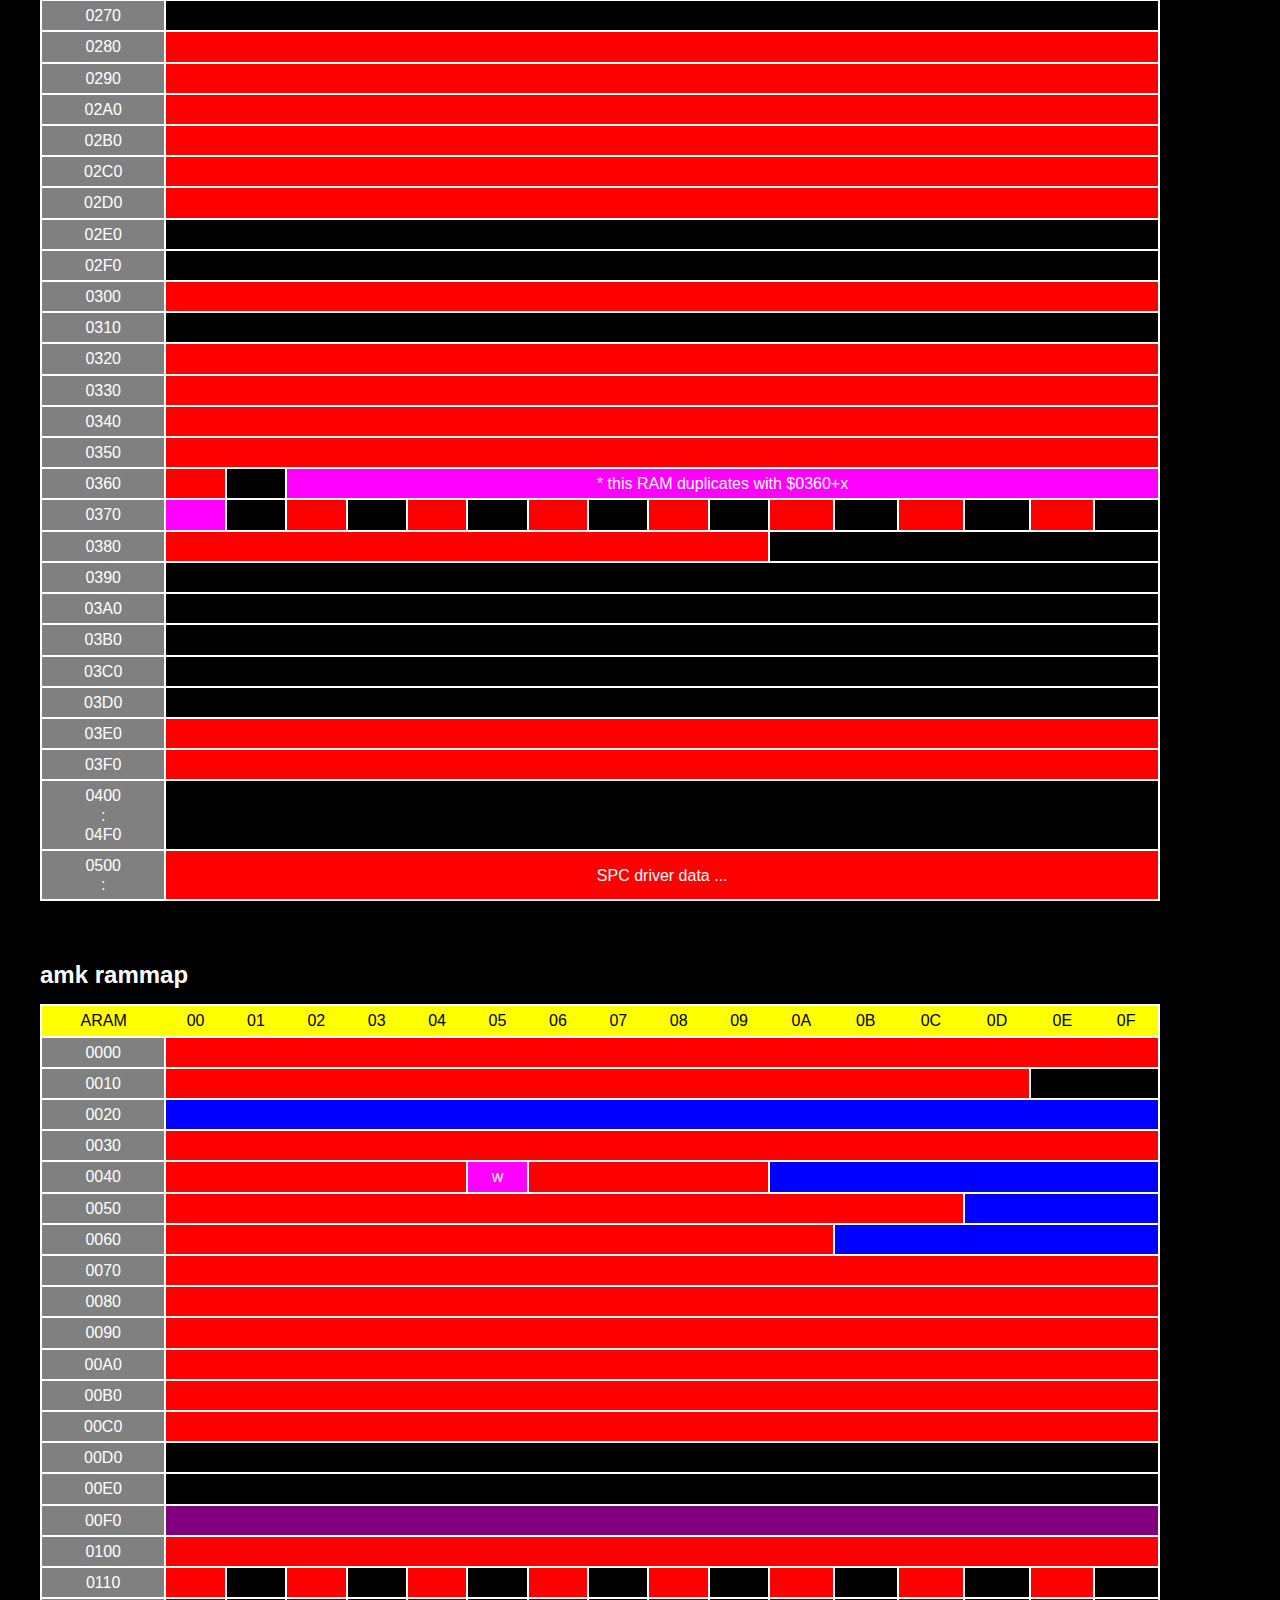
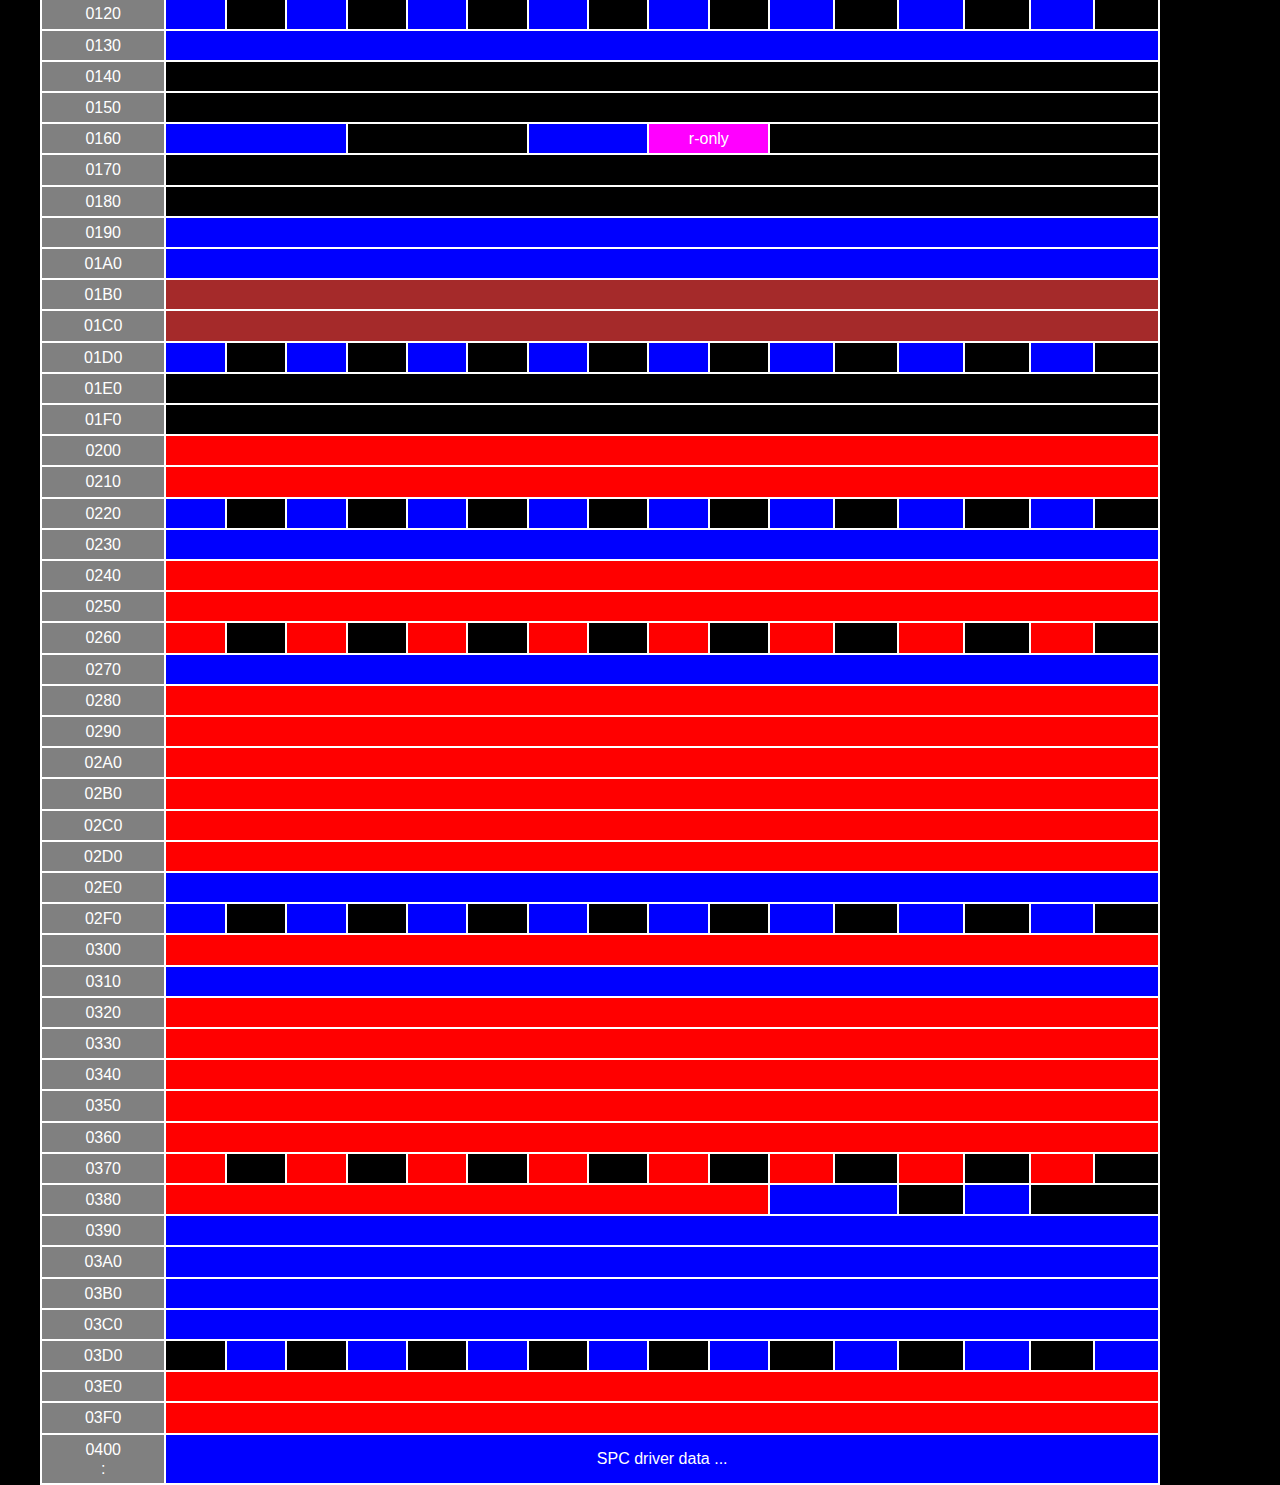
==== commit fa1bd167: "fix amk a info" ====
--- a/spcram.html
+++ b/spcram.html
@@ -255,7 +255,7 @@
 					<th>0030</th><td colspan="16" class="smw"></td>
 				</tr>
 				<tr>
-					<th>0040</th><td colspan="5" class="smw"></td><td class="issue">w</td><td class="smw" colspan="4"></td><td colspan="6"></td>
+					<th>0040</th><td colspan="5" class="smw"></td><td class="issue">w</td><td class="smw" colspan="4"></td><td class="amk2" colspan="6"></td>
 				</tr>
 				<tr>
 					<th>0050</th><td colspan="13" class="smw"></td><td class="amk2" colspan="3"></td>
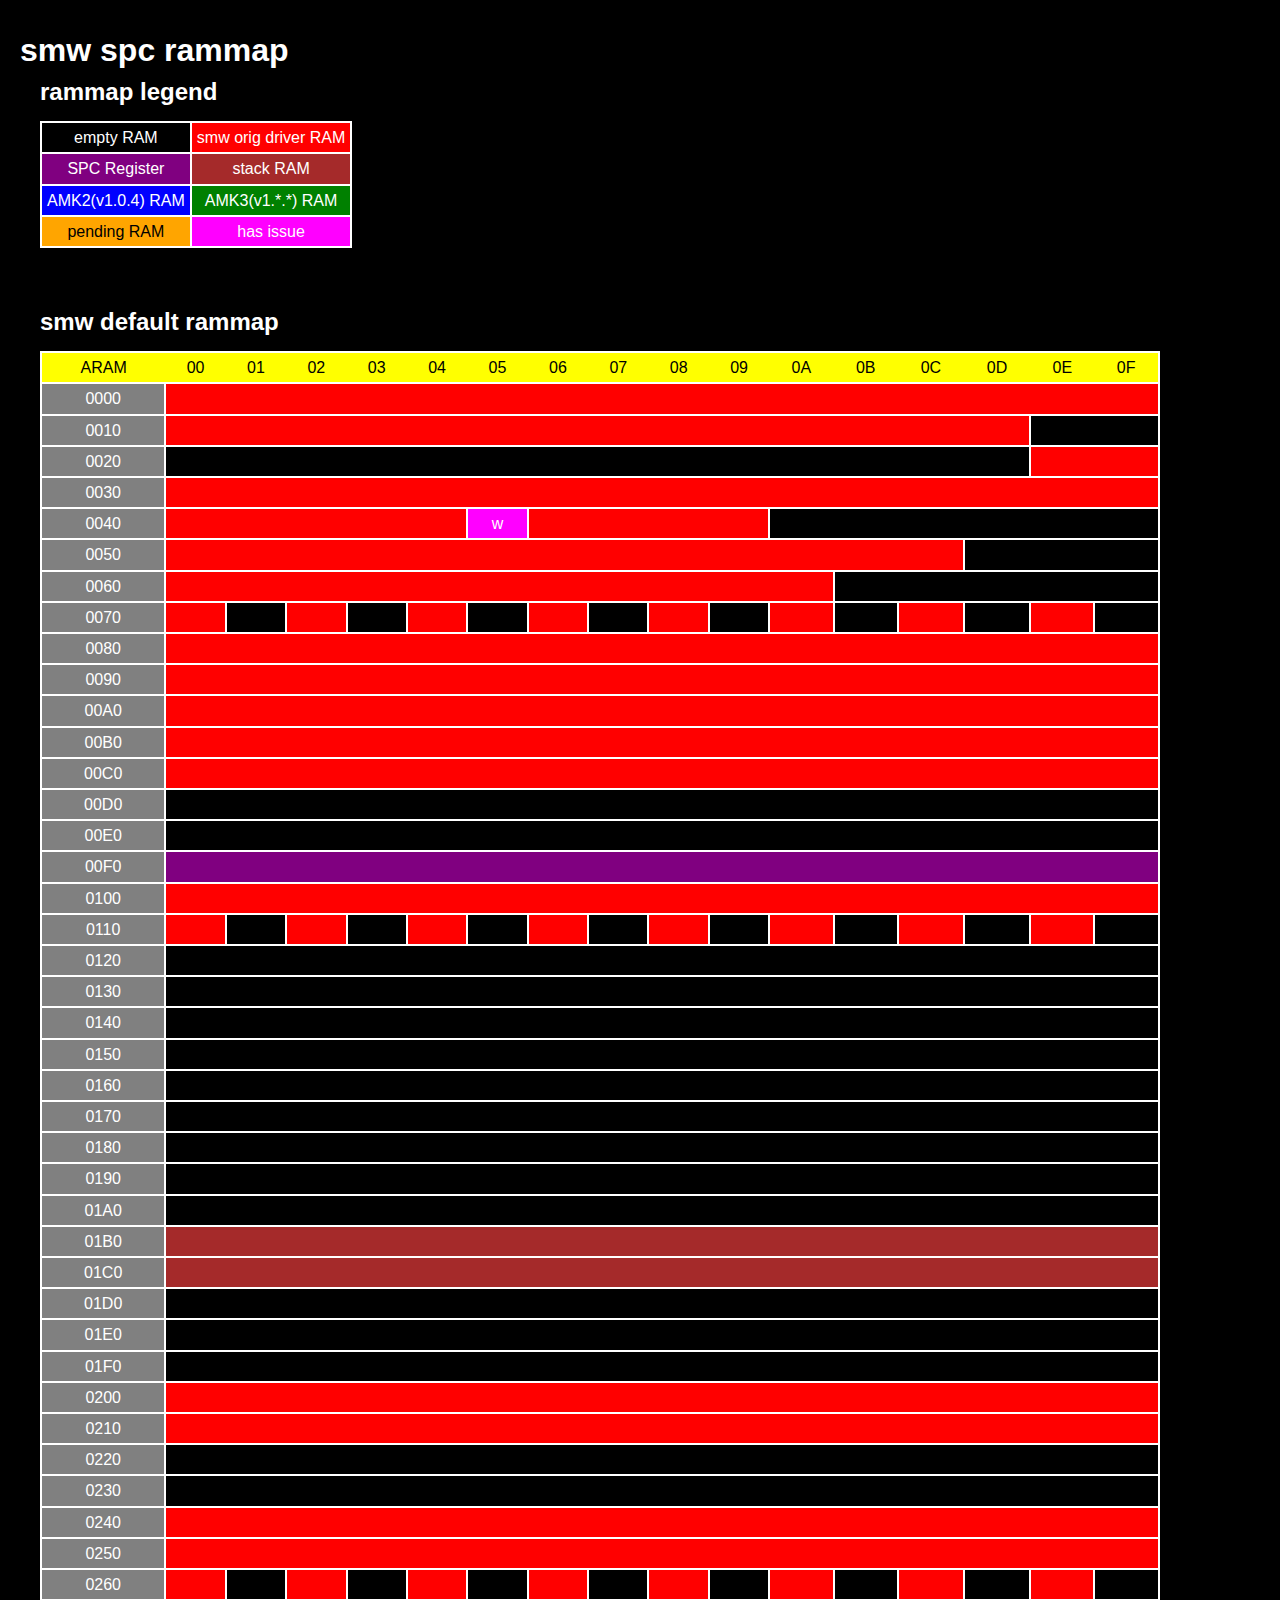
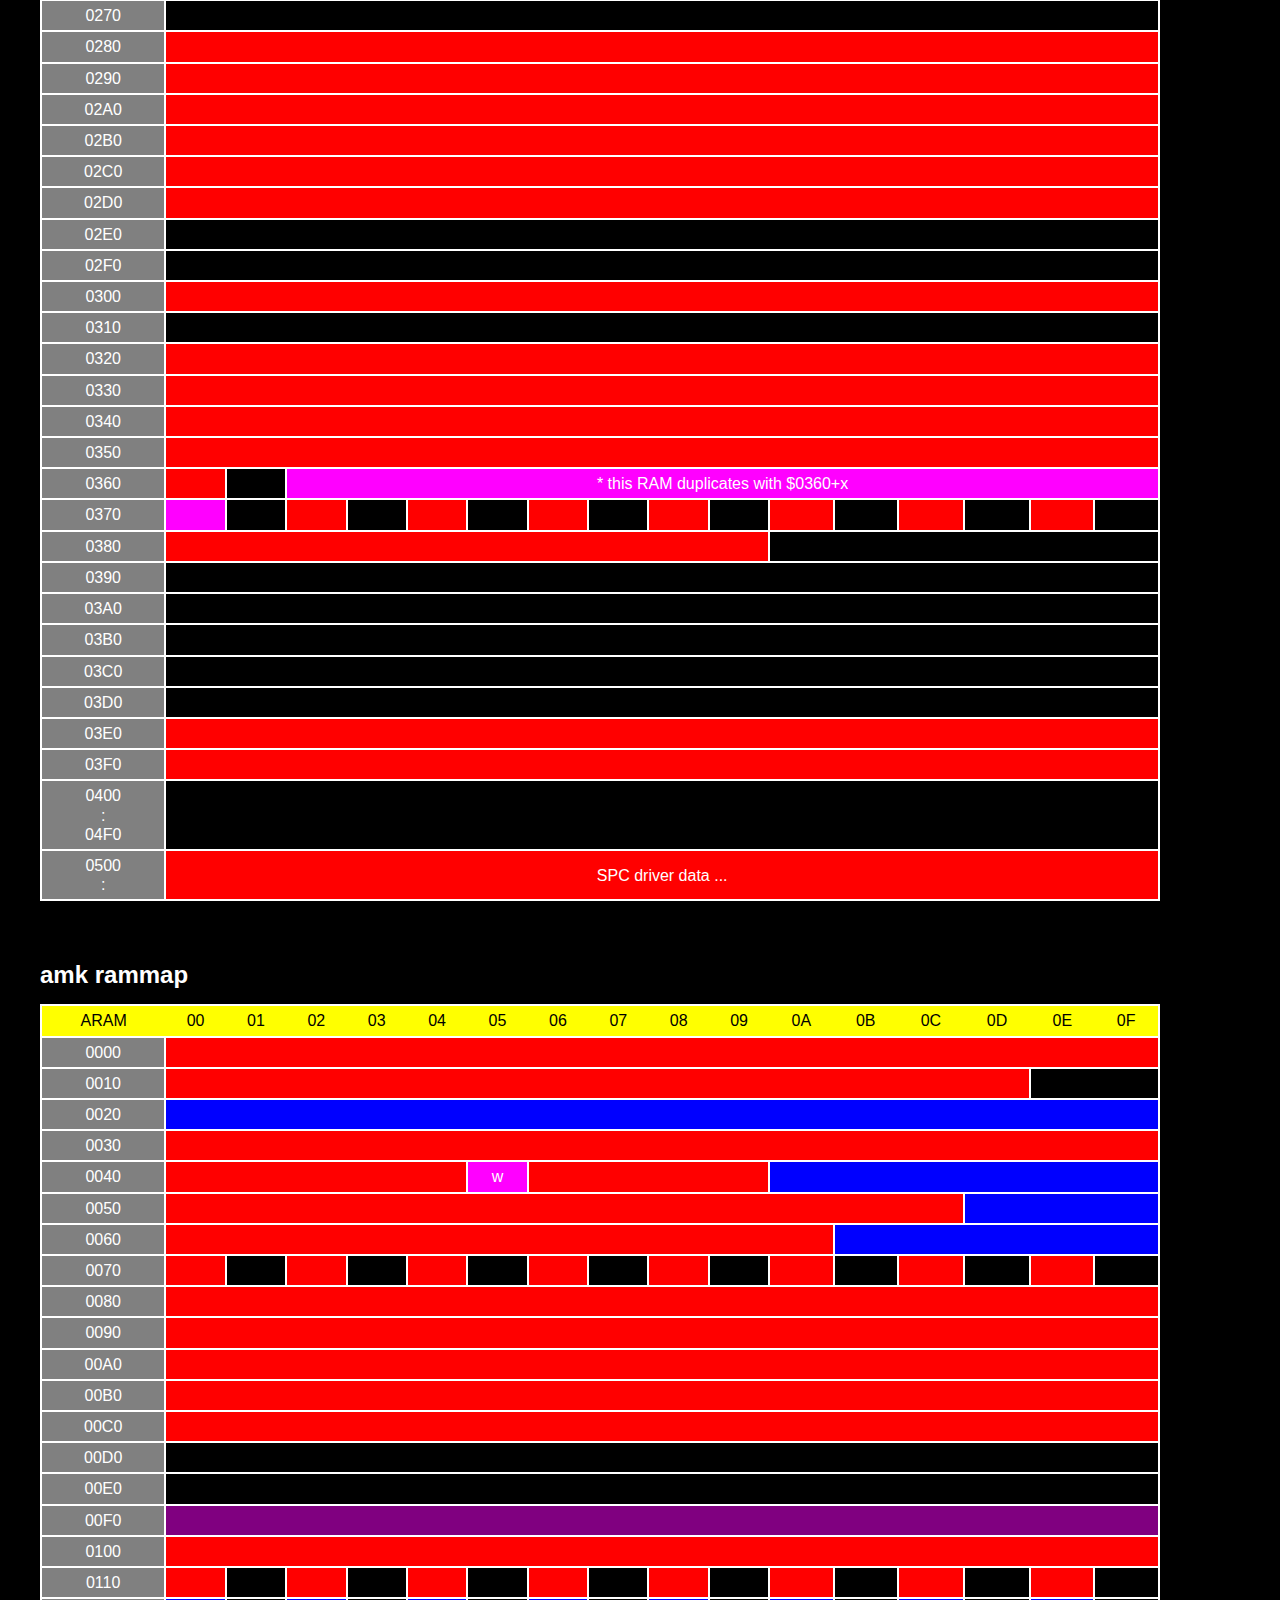
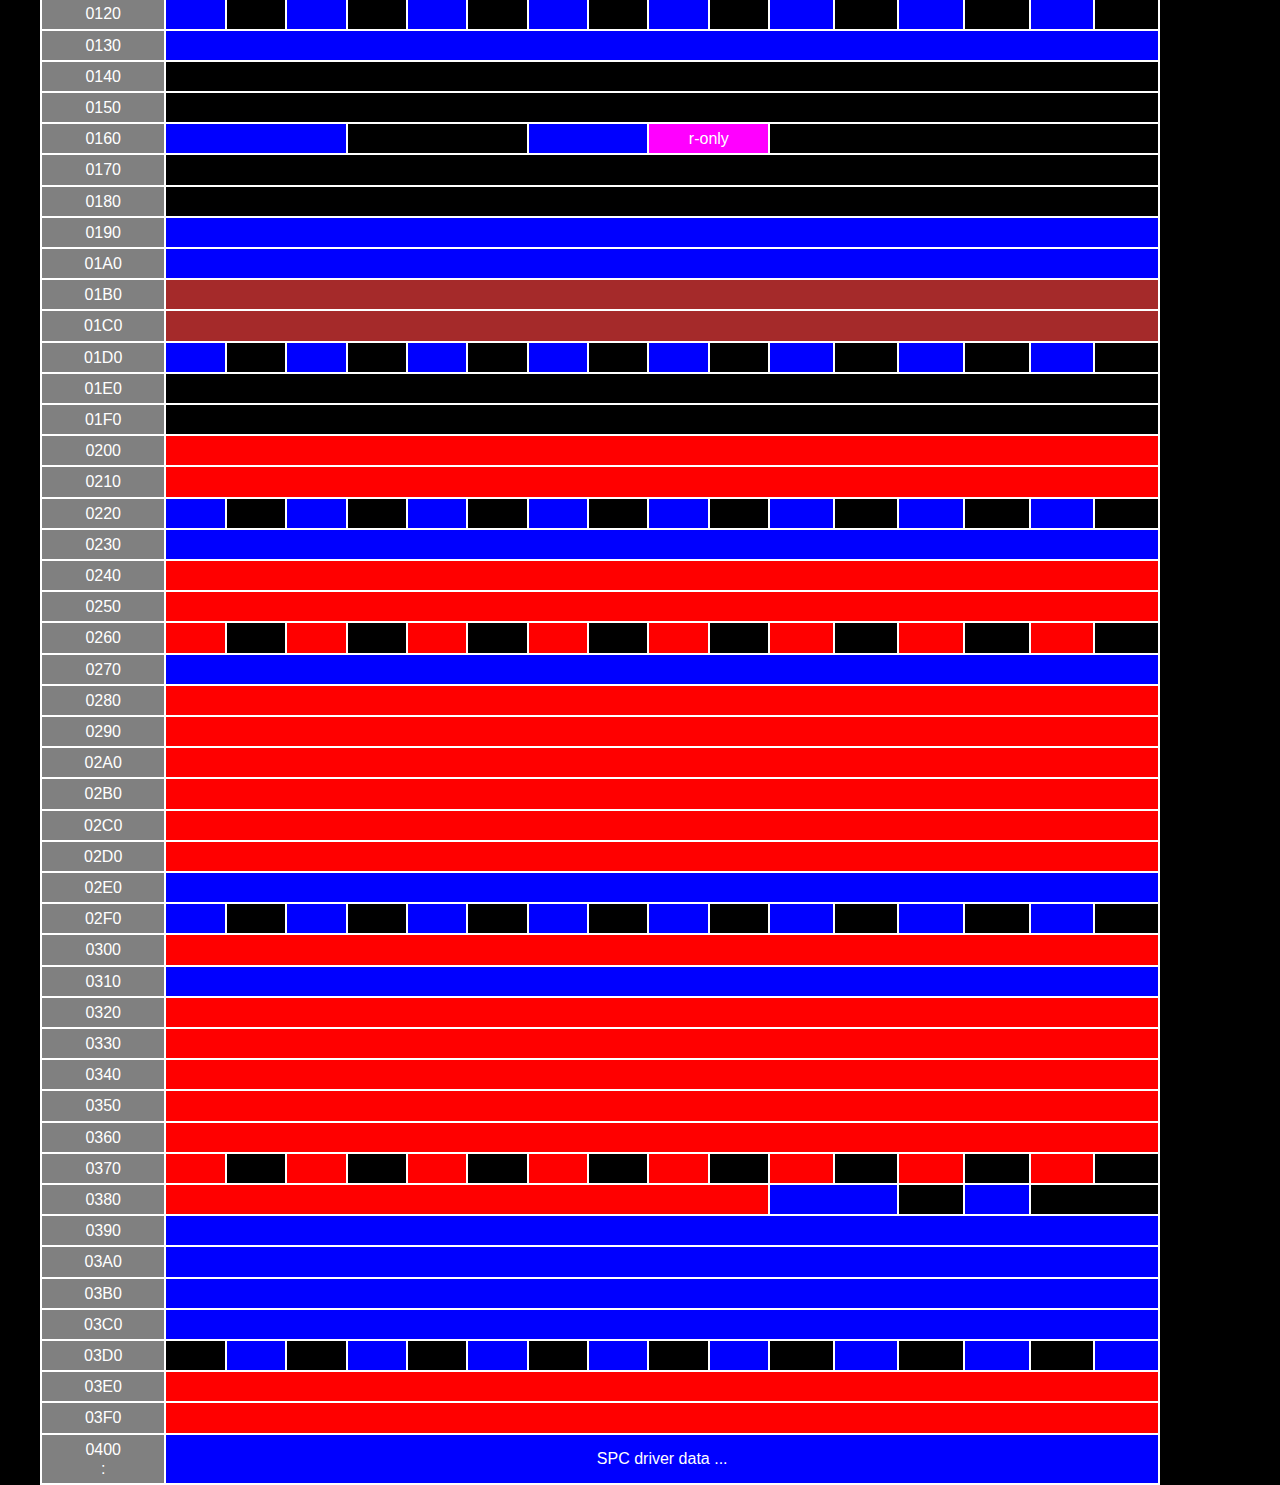
==== commit c47057fe: "fix $70 info" ====
--- a/spcram.html
+++ b/spcram.html
@@ -57,7 +57,7 @@
 					<th>0060</th><td colspan="11" class="smw"></td><td colspan="5"></td>
 				</tr>
 				<tr>
-					<th>0070</th><td colspan="16" class="smw"></td>
+					<th>0070</th><td class="smw"></td><td></td><td class="smw"></td><td></td><td class="smw"></td><td></td><td class="smw"></td><td></td><td class="smw"></td><td></td><td class="smw"></td><td></td><td class="smw"></td><td></td><td class="smw"></td><td></td>
 				</tr>
 				<tr>
 					<th>0080</th><td colspan="16" class="smw"></td>
@@ -264,7 +264,7 @@
 					<th>0060</th><td colspan="11" class="smw"></td><td class="amk2" colspan="5"></td>
 				</tr>
 				<tr>
-					<th>0070</th><td colspan="16" class="smw"></td>
+					<th>0070</th><td class="smw"></td><td></td><td class="smw"></td><td></td><td class="smw"></td><td></td><td class="smw"></td><td></td><td class="smw"></td><td></td><td class="smw"></td><td></td><td class="smw"></td><td></td><td class="smw"></td><td></td>
 				</tr>
 				<tr>
 					<th>0080</th><td colspan="16" class="smw"></td>
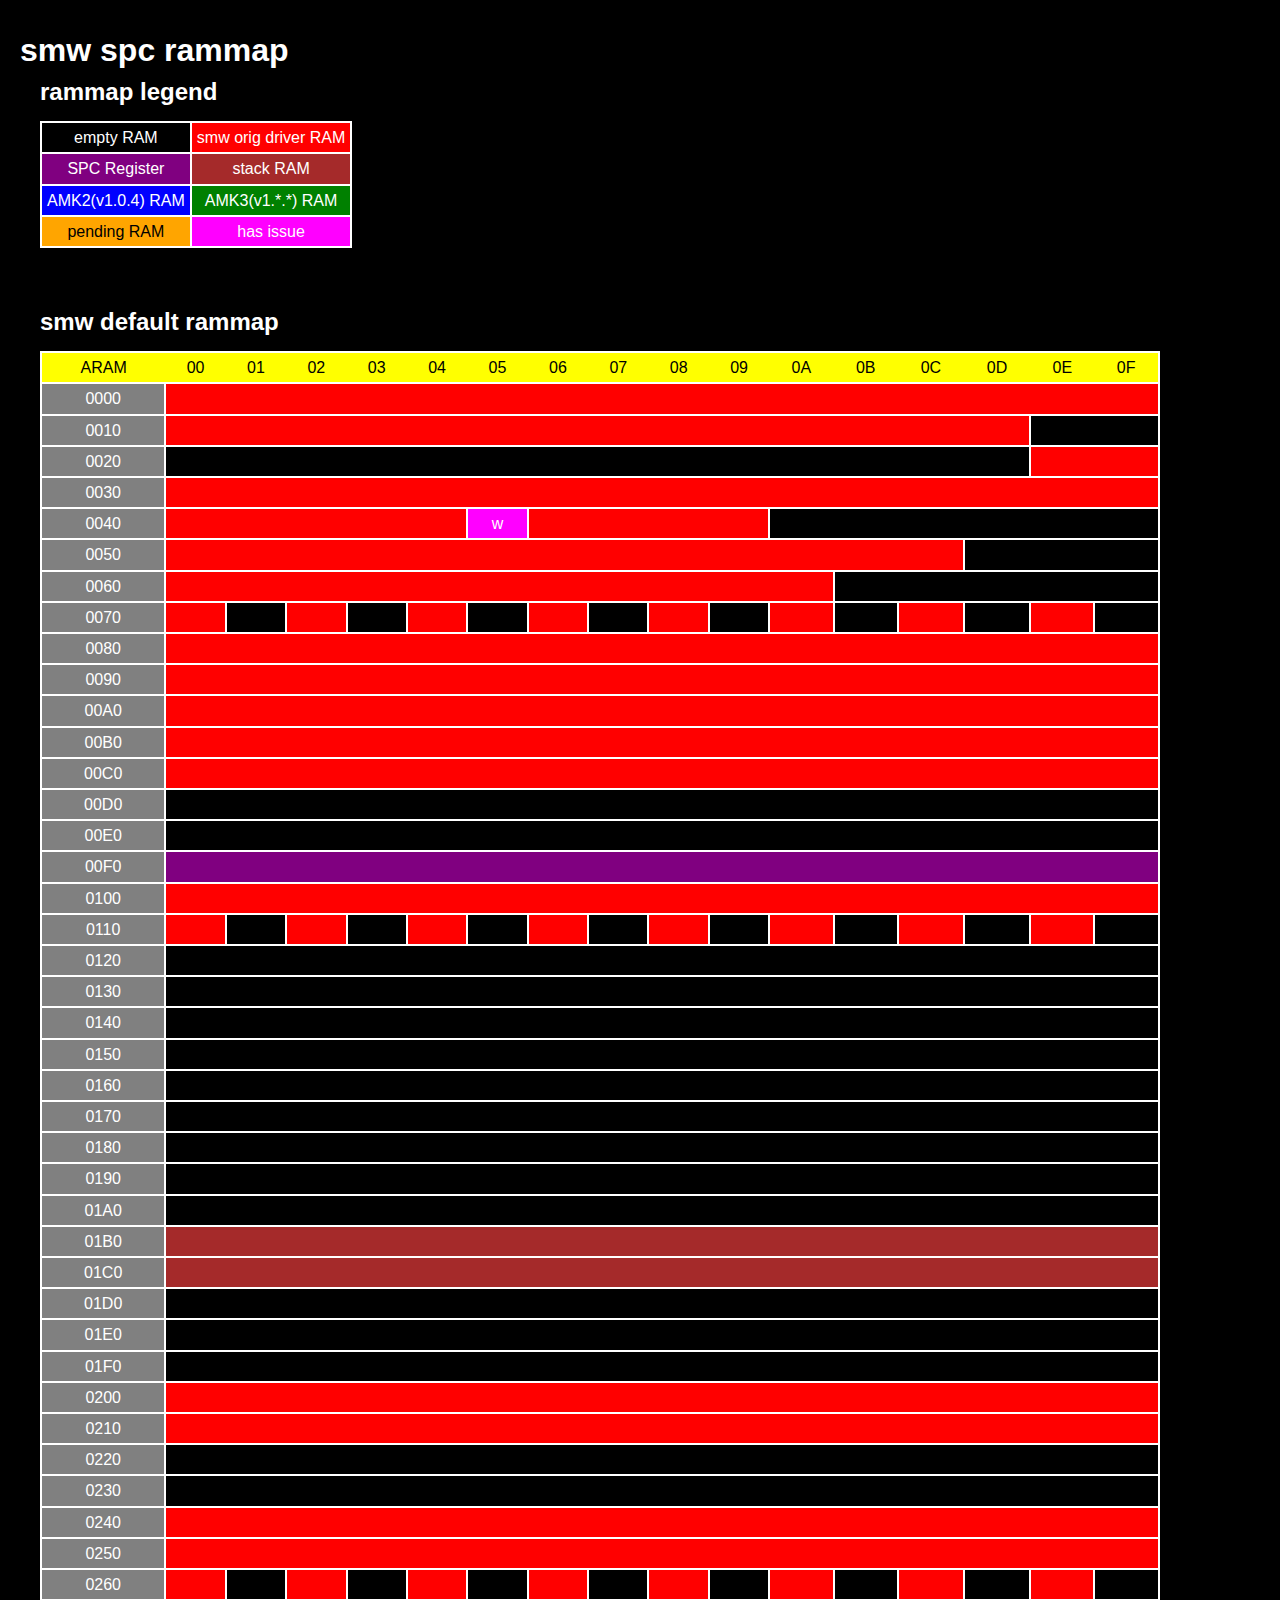
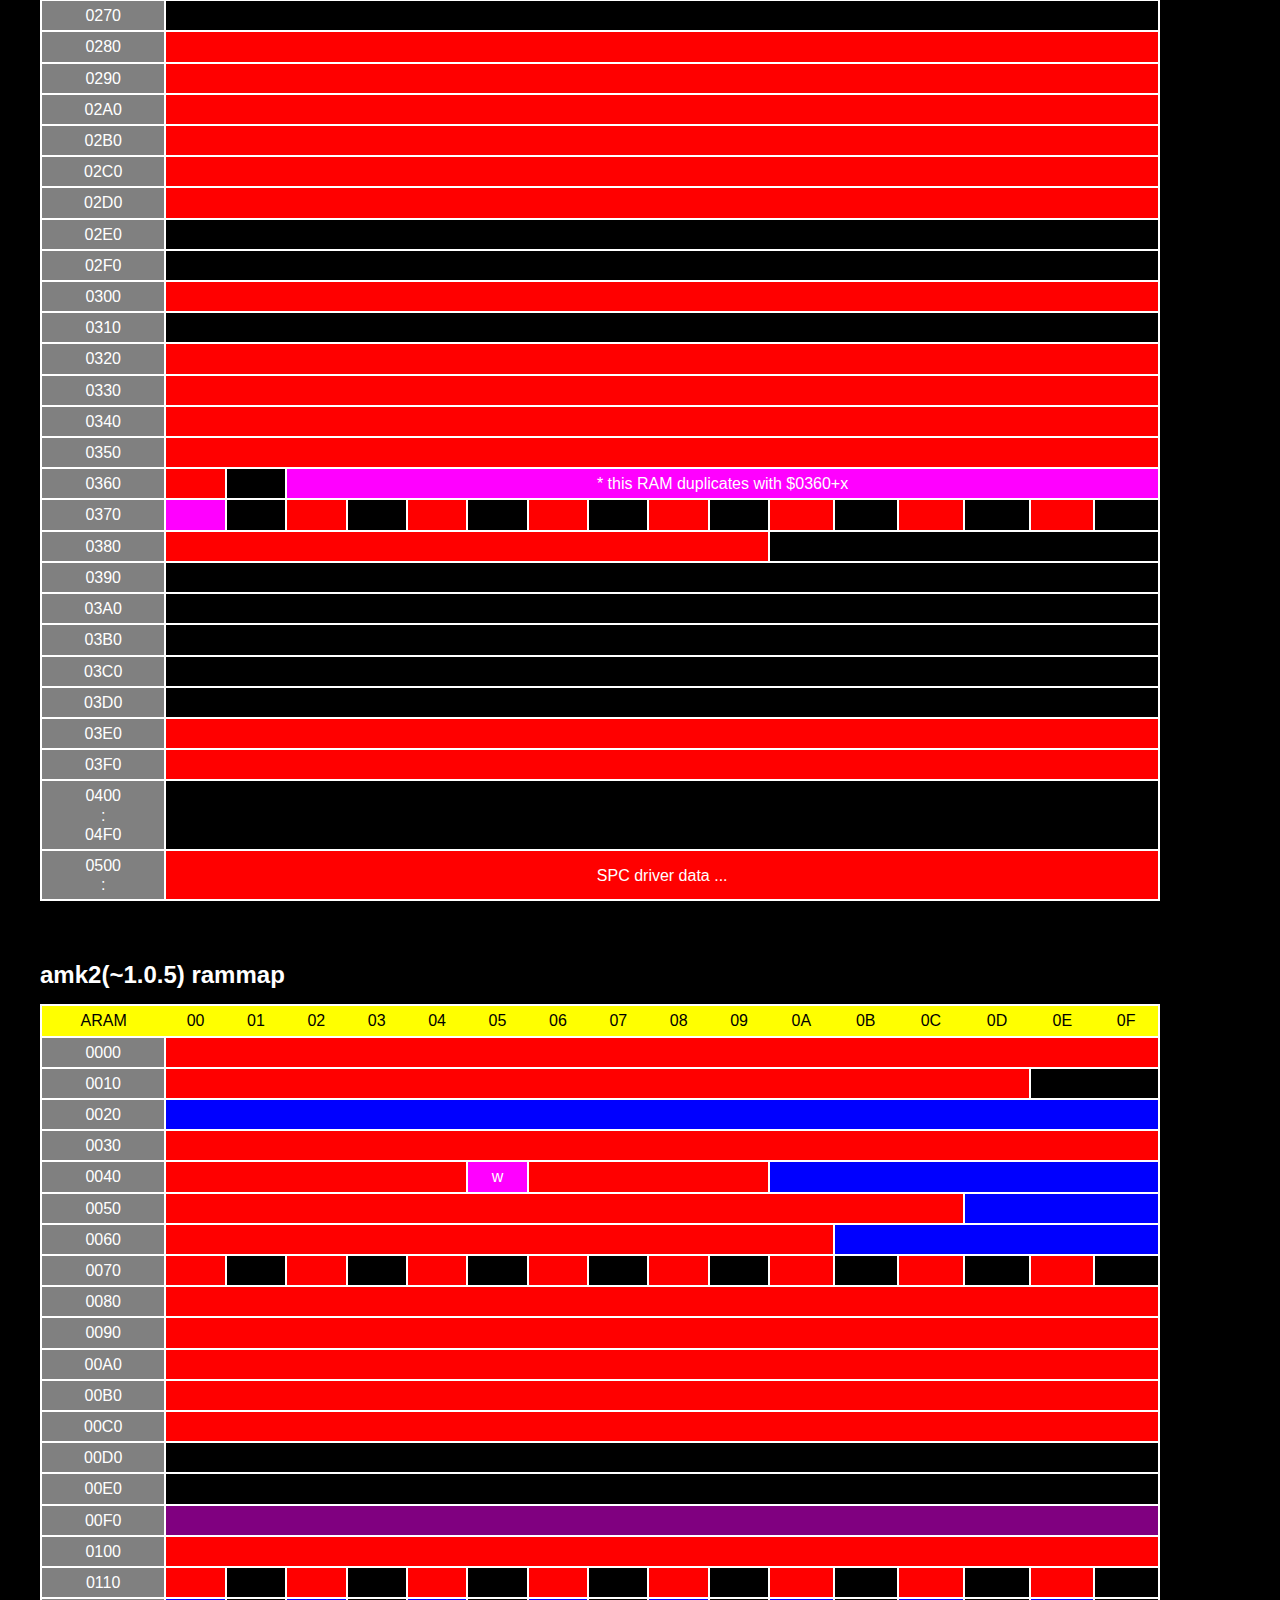
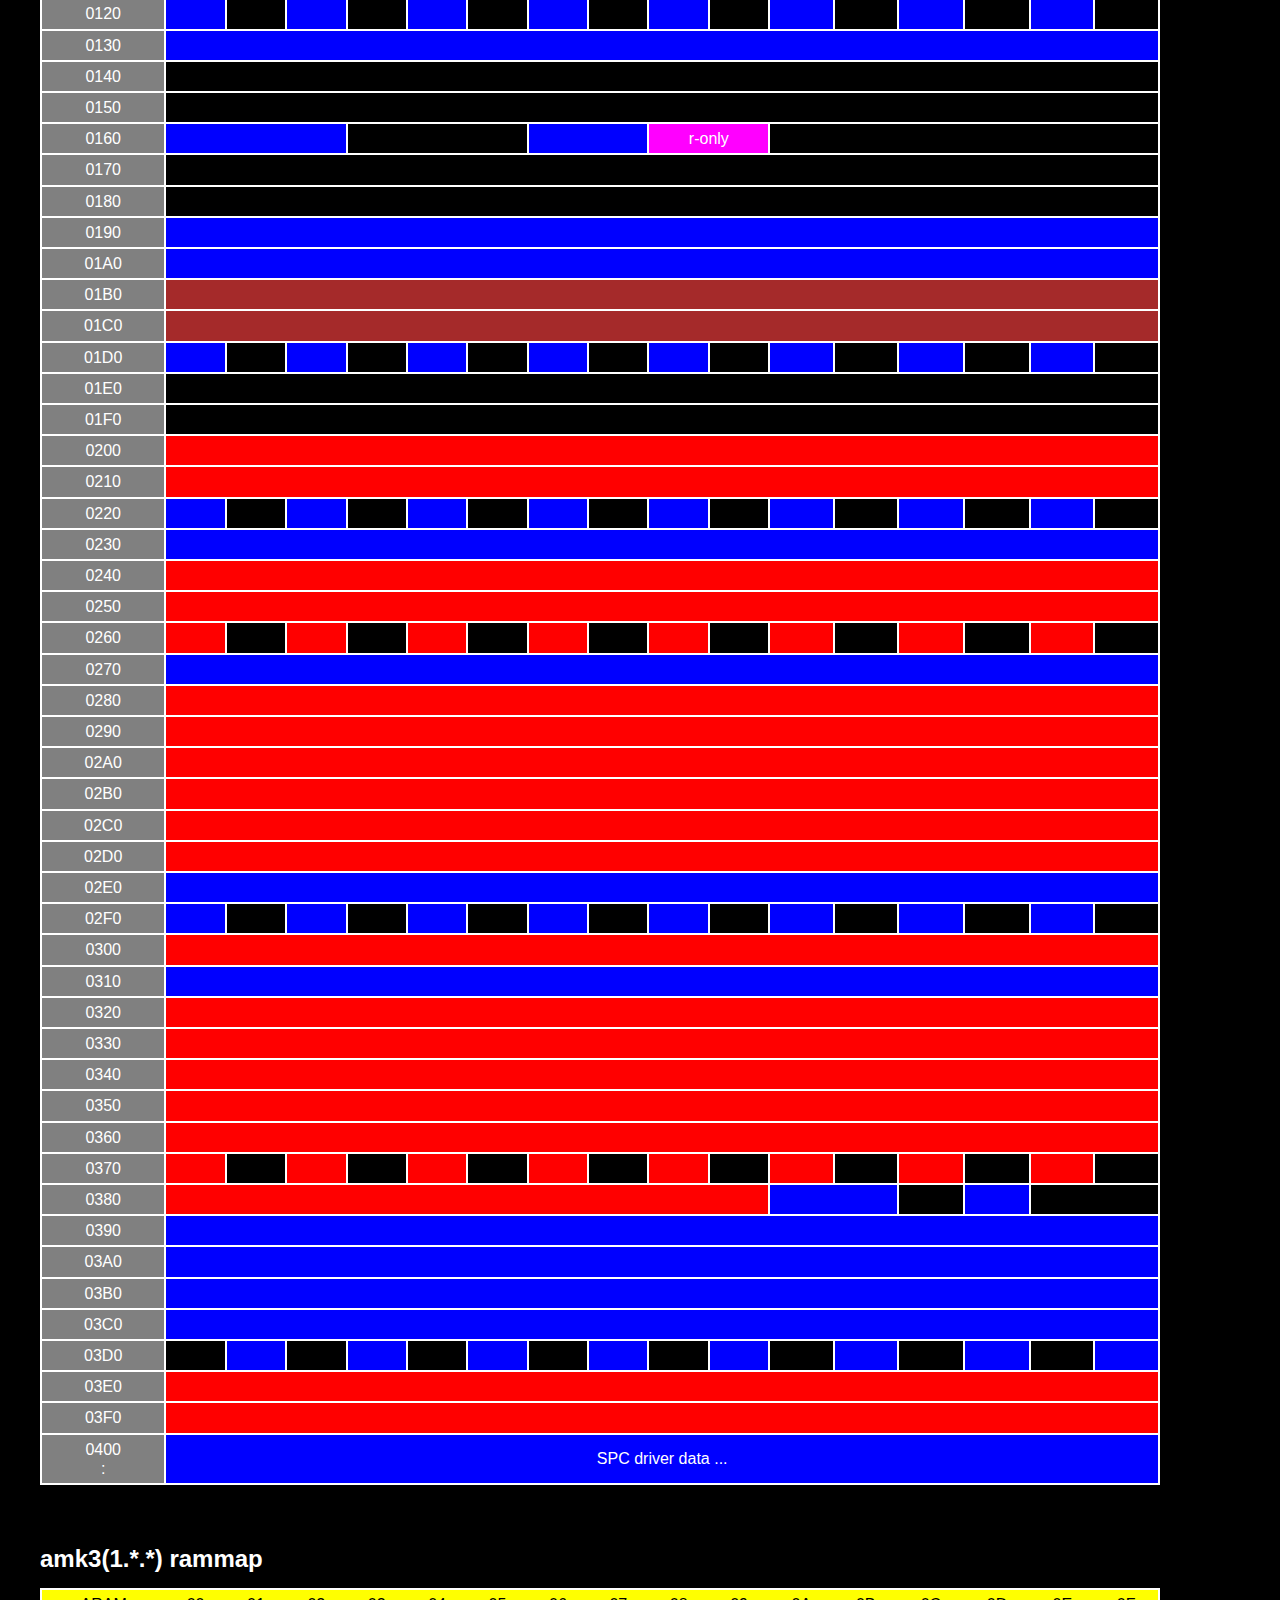
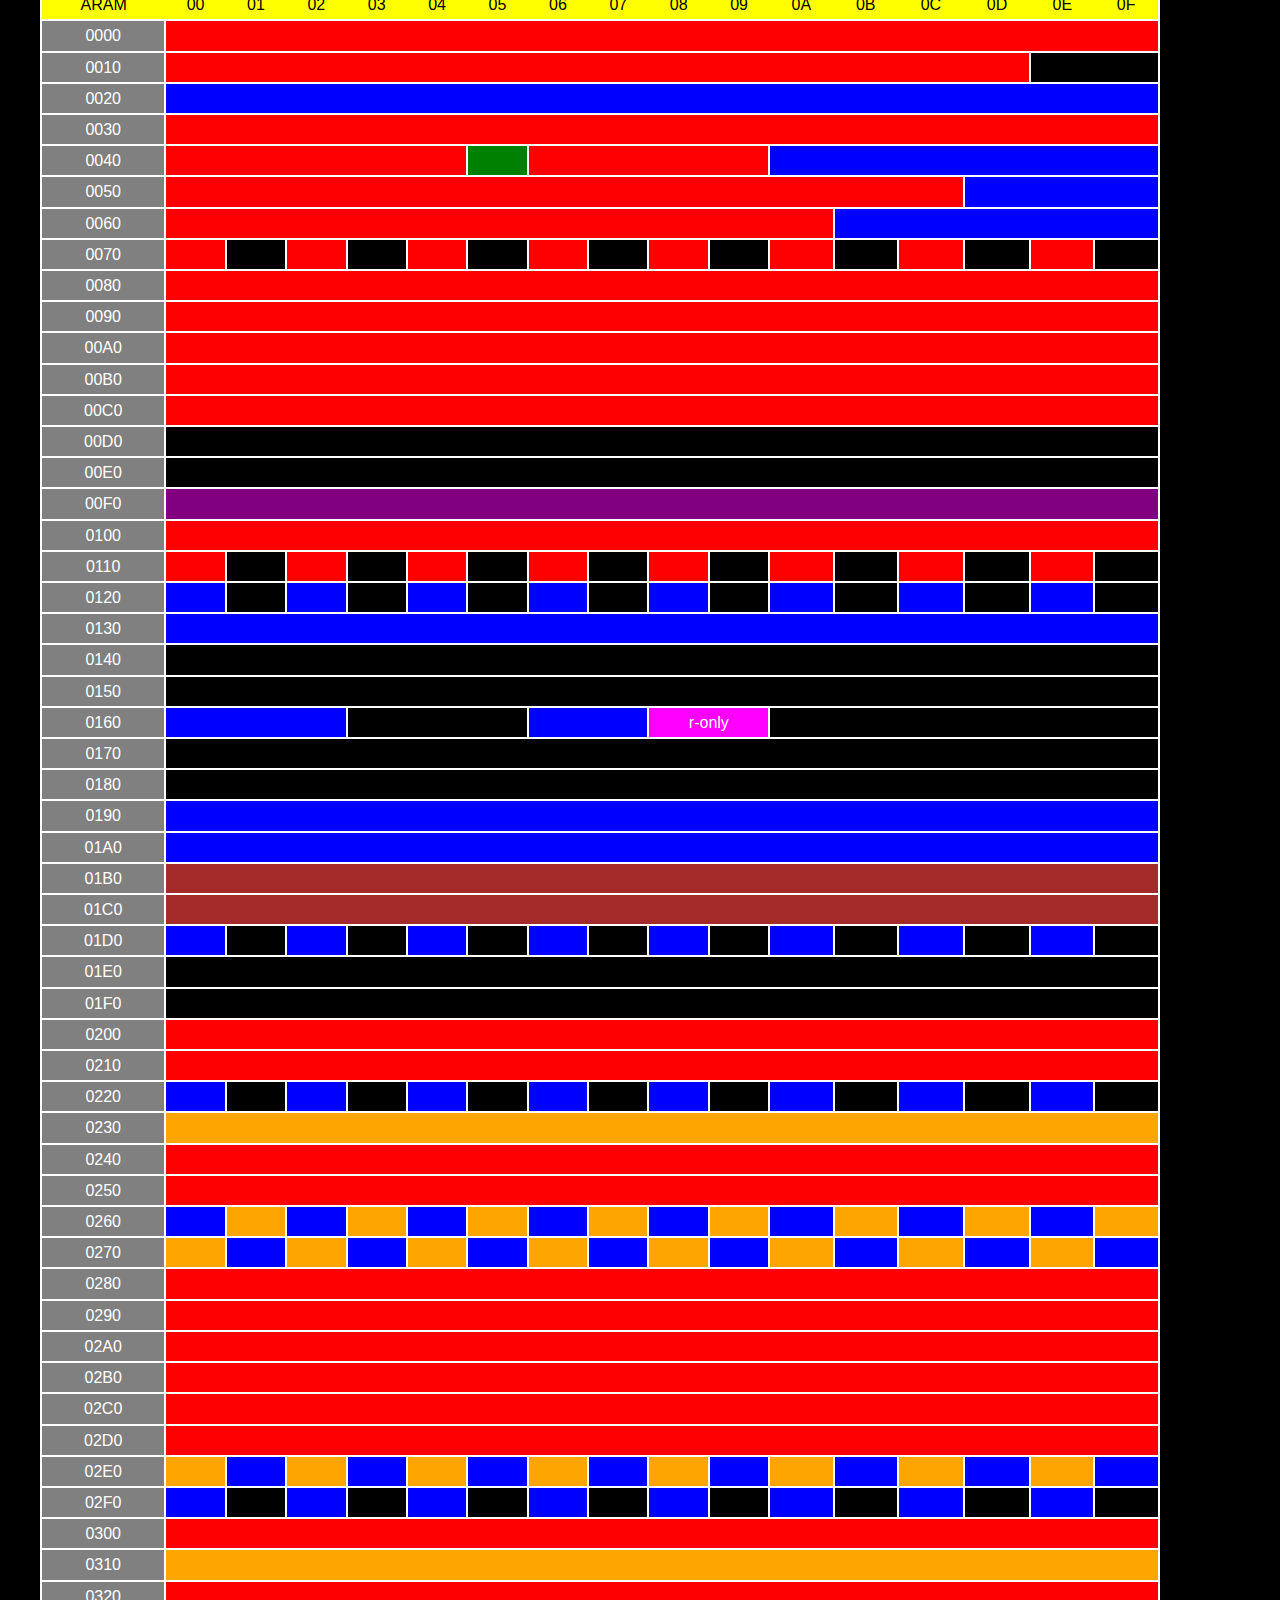
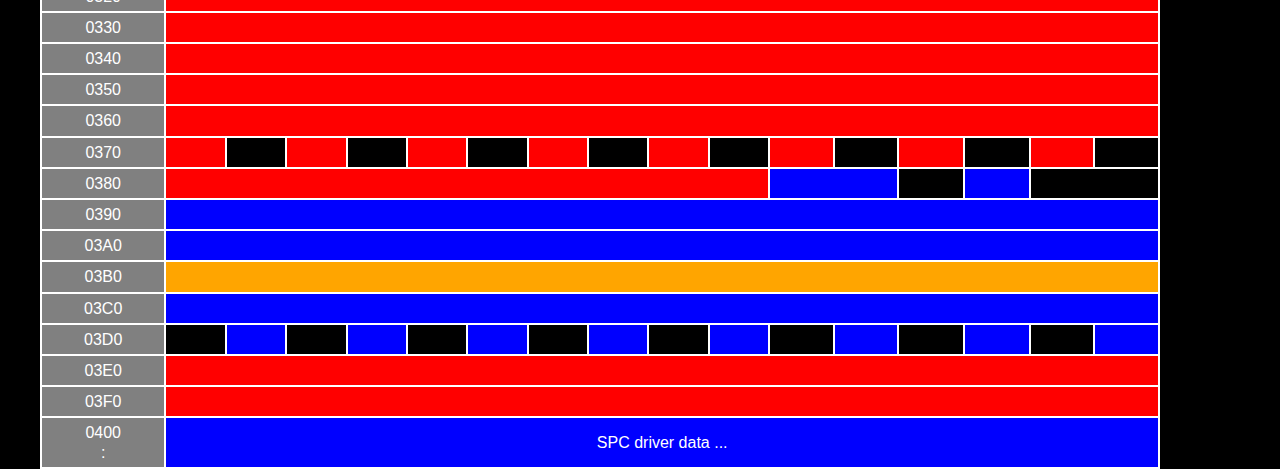
==== commit c9c2a3d4: "AMK3 rammap" ====
--- a/spcram.html
+++ b/spcram.html
@@ -236,8 +236,8 @@
 			</table>
 		</div>
 
-		<div id="rammap_amk">
-			<h2>amk rammap</h2>
+		<div id="rammap_amk2" style="margin-bottom:4em;">
+			<h2>amk2(~1.0.5) rammap</h2>
 			<table id="rammap" class="bt rammap">
 				<tr class="head">
 					<th>ARAM</th><th>00</th><th>01</th><th>02</th><th>03</th><th>04</th><th>05</th><th>06</th><th>07</th><th>08</th><th>09</th><th>0A</th><th>0B</th><th>0C</th><th>0D</th><th>0E</th><th>0F</th>
@@ -440,4 +440,209 @@
 			</table>
 		</div>
 
+		<div id="rammap_amk3" style="margin-bottom:4em;">
+			<h2>amk3(1.*.*) rammap</h2>
+			<table id="rammap" class="bt rammap">
+				<tr class="head">
+					<th>ARAM</th><th>00</th><th>01</th><th>02</th><th>03</th><th>04</th><th>05</th><th>06</th><th>07</th><th>08</th><th>09</th><th>0A</th><th>0B</th><th>0C</th><th>0D</th><th>0E</th><th>0F</th>
+				</tr>
+				<tr>
+					<th>0000</th><td colspan="16" class="smw"></td>
+				</tr>
+				<tr>
+					<th>0010</th><td colspan="14" class="smw"></td><td colspan="2"></td>
+				</tr>
+				<tr>
+					<th>0020</th><td colspan="16" class="amk2"></td>
+				</tr>
+				<tr>
+					<th>0030</th><td colspan="16" class="smw"></td>
+				</tr>
+				<tr>
+					<th>0040</th><td colspan="5" class="smw"></td><td class="amk3"></td><td class="smw" colspan="4"></td><td class="amk2" colspan="6"></td>
+				</tr>
+				<tr>
+					<th>0050</th><td colspan="13" class="smw"></td><td class="amk2" colspan="3"></td>
+				</tr>
+				<tr>
+					<th>0060</th><td colspan="11" class="smw"></td><td class="amk2" colspan="5"></td>
+				</tr>
+				<tr>
+					<th>0070</th><td class="smw"></td><td></td><td class="smw"></td><td></td><td class="smw"></td><td></td><td class="smw"></td><td></td><td class="smw"></td><td></td><td class="smw"></td><td></td><td class="smw"></td><td></td><td class="smw"></td><td></td>
+				</tr>
+				<tr>
+					<th>0080</th><td colspan="16" class="smw"></td>
+				</tr>
+				<tr>
+					<th>0090</th><td colspan="16" class="smw"></td>
+				</tr>
+				<tr>
+					<th>00A0</th><td colspan="16" class="smw"></td>
+				</tr>
+				<tr>
+					<th>00B0</th><td colspan="16" class="smw"></td>
+				</tr>
+				<tr>
+					<th>00C0</th><td colspan="16" class="smw"></td>
+				</tr>
+				<tr>
+					<th>00D0</th><td colspan="16"></td>
+				</tr>
+				<tr>
+					<th>00E0</th><td colspan="16"></td>
+				</tr>
+				<tr>
+					<th>00F0</th><td colspan="16" class="dsp"></td>
+				</tr>
+				<tr>
+					<th>0100</th><td colspan="16" class="smw"></td>
+				</tr>
+				<tr>
+					<th>0110</th><td class="smw"></td><td></td><td class="smw"></td><td></td><td class="smw"></td><td></td><td class="smw"></td><td></td><td class="smw"></td><td></td><td class="smw"></td><td></td><td class="smw"></td><td></td><td class="smw"></td><td></td>
+				</tr>
+				<tr>
+					<th>0120</th><td class="amk2"></td><td></td><td class="amk2"></td><td></td><td class="amk2"></td><td></td><td class="amk2"></td><td></td><td class="amk2"></td><td></td><td class="amk2"></td><td></td><td class="amk2"></td><td></td><td class="amk2"></td><td></td>
+				</tr>
+				<tr>
+					<th>0130</th><td class="amk2" colspan="16"></td>
+				</tr>
+				<tr>
+					<th>0140</th><td colspan="16"></td>
+				</tr>
+				<tr>
+					<th>0150</th><td colspan="16"></td>
+				</tr>
+				<tr>
+					<th>0160</th><td class="amk2" colspan="3"></td><td colspan="3"></td><td class="amk2" colspan="2"></td><td class="issue" colspan="2">r-only</td><td colspan="6"></td>
+				</tr>
+				<tr>
+					<th>0170</th><td colspan="16"></td>
+				</tr>
+				<tr>
+					<th>0180</th><td colspan="16"></td>
+				</tr>
+				<tr>
+					<th>0190</th><td class="amk2" colspan="16"></td>
+				</tr>
+				<tr>
+					<th>01A0</th><td class="amk2" colspan="16"></td>
+				</tr>
+				<tr>
+					<th>01B0</th><td class="stack" colspan="16"></td>
+				</tr>
+				<tr>
+					<th>01C0</th><td class="stack" colspan="16"></td>
+				</tr>
+				<tr>
+					<th>01D0</th><td class="amk2"></td><td></td><td class="amk2"></td><td></td><td class="amk2"></td><td></td><td class="amk2"></td><td></td><td class="amk2"></td><td></td><td class="amk2"></td><td></td><td class="amk2"></td><td></td><td class="amk2"></td><td></td>
+				</tr>
+				<tr>
+					<th>01E0</th><td colspan="16"></td>
+				</tr>
+				<tr>
+					<th>01F0</th><td colspan="16"></td>
+				</tr>
+				<tr>
+					<th>0200</th><td colspan="16" class="smw"></td>
+				</tr>
+				<tr>
+					<th>0210</th><td colspan="16" class="smw"></td>
+				</tr>
+				<tr>
+					<th>0220</th><td class="amk2"></td><td></td><td class="amk2"></td><td></td><td class="amk2"></td><td></td><td class="amk2"></td><td></td><td class="amk2"></td><td></td><td class="amk2"></td><td></td><td class="amk2"></td><td></td><td class="amk2"></td><td></td>
+				</tr>
+				<tr>
+					<th>0230</th><td class="pend" colspan="16"></td>
+				</tr>
+				<tr>
+					<th>0240</th><td colspan="16" class="smw"></td>
+				</tr>
+				<tr>
+					<th>0250</th><td colspan="16" class="smw"></td>
+				</tr>
+				<tr>
+					<th>0260</th><td class="amk2"></td><td class="pend"></td><td class="amk2"></td><td class="pend"></td><td class="amk2"></td><td class="pend"></td><td class="amk2"></td><td class="pend"></td><td class="amk2"></td><td class="pend"></td><td class="amk2"></td><td class="pend"></td><td class="amk2"></td><td class="pend"></td><td class="amk2"></td><td class="pend"></td>
+				</tr>
+				<tr>
+					<th>0270</th><td class="pend"></td><td class="amk2"></td><td class="pend"></td><td class="amk2"></td><td class="pend"></td><td class="amk2"></td><td class="pend"></td><td class="amk2"></td><td class="pend"></td><td class="amk2"></td><td class="pend"></td><td class="amk2"></td><td class="pend"></td><td class="amk2"></td><td class="pend"></td><td class="amk2"></td>
+				</tr>
+				<tr>
+					<th>0280</th><td colspan="16" class="smw"></td>
+				</tr>
+				<tr>
+					<th>0290</th><td colspan="16" class="smw"></td>
+				</tr>
+				<tr>
+					<th>02A0</th><td colspan="16" class="smw"></td>
+				</tr>
+				<tr>
+					<th>02B0</th><td colspan="16" class="smw"></td>
+				</tr>
+				<tr>
+					<th>02C0</th><td colspan="16" class="smw"></td>
+				</tr>
+				<tr>
+					<th>02D0</th><td colspan="16" class="smw"></td>
+				</tr>
+				<tr>
+					<th>02E0</th><td class="pend"></td><td class="amk2"></td><td class="pend"></td><td class="amk2"></td><td class="pend"></td><td class="amk2"></td><td class="pend"></td><td class="amk2"></td><td class="pend"></td><td class="amk2"></td><td class="pend"></td><td class="amk2"></td><td class="pend"></td><td class="amk2"></td><td class="pend"></td><td class="amk2"></td>
+				</tr>
+				<tr>
+					<th>02F0</th><td class="amk2"></td><td></td><td class="amk2"></td><td></td><td class="amk2"></td><td></td><td class="amk2"></td><td></td><td class="amk2"></td><td></td><td class="amk2"></td><td></td><td class="amk2"></td><td></td><td class="amk2"></td><td></td>
+				</tr>
+				<tr>
+					<th>0300</th><td colspan="16" class="smw"></td>
+				</tr>
+				<tr>
+					<th>0310</th><td class="pend" colspan="16"></td>
+				</tr>
+				<tr>
+					<th>0320</th><td colspan="16" class="smw"></td>
+				</tr>
+				<tr>
+					<th>0330</th><td colspan="16" class="smw"></td>
+				</tr>
+				<tr>
+					<th>0340</th><td colspan="16" class="smw"></td>
+				</tr>
+				<tr>
+					<th>0350</th><td colspan="16" class="smw"></td>
+				</tr>
+				<tr>
+					<th>0360</th><td colspan="16" class="smw"></td>
+				</tr>
+				<tr>
+					<th>0370</th><td class="smw"></td><td></td><td class="smw"></td><td></td><td class="smw"></td><td></td><td class="smw"></td><td></td><td class="smw"></td><td></td><td class="smw"></td><td></td><td class="smw"></td><td></td><td class="smw"></td><td></td>
+				</tr>
+				<tr>
+					<th>0380</th><td colspan="10" class="smw"></td><td class="amk2" colspan="2"></td><td></td><td class="amk2"></td><td colspan="2"></td>
+				</tr>
+				<tr>
+					<th>0390</th><td class="amk2" colspan="16"></td>
+				</tr>
+				<tr>
+					<th>03A0</th><td class="amk2" colspan="16"></td>
+				</tr>
+				<tr>
+					<th>03B0</th><td class="pend" colspan="16"></td>
+				</tr>
+				<tr>
+					<th>03C0</th><td class="amk2" colspan="16"></td>
+				</tr>
+				<tr>
+					<th>03D0</th><td></td><td class="amk2"></td><td></td><td class="amk2"></td><td></td><td class="amk2"></td><td></td><td class="amk2"></td><td></td><td class="amk2"></td><td></td><td class="amk2"></td><td></td><td class="amk2"></td><td></td><td class="amk2"></td>
+				</tr>
+				<tr>
+					<th>03E0</th><td colspan="16" class="smw"></td>
+				</tr>
+				<tr>
+					<th>03F0</th><td colspan="16" class="smw"></td>
+				</tr>
+				<tr>
+					<th>0400<br>:</th><td class="amk2" colspan="16">SPC driver data ... </td>
+				</tr>
+			</table>
+		</div>
+
+
 	</body></html>
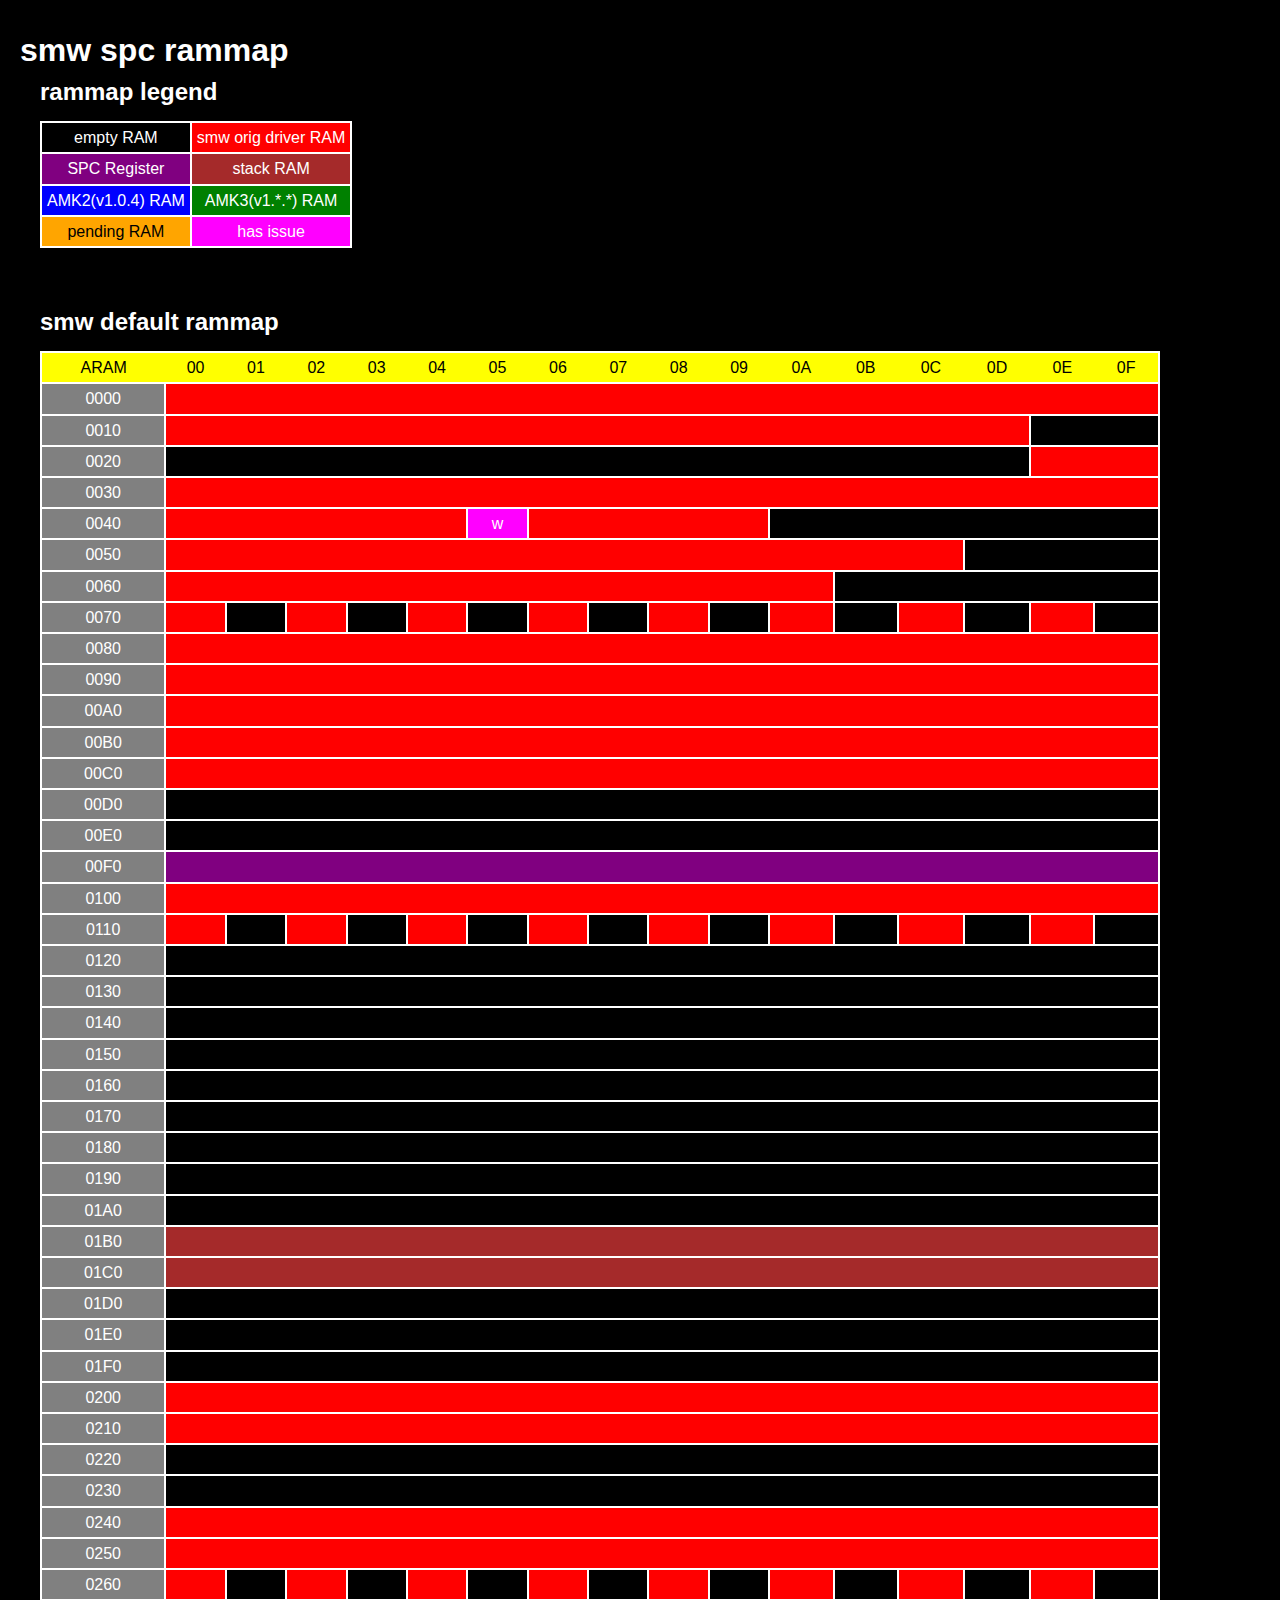
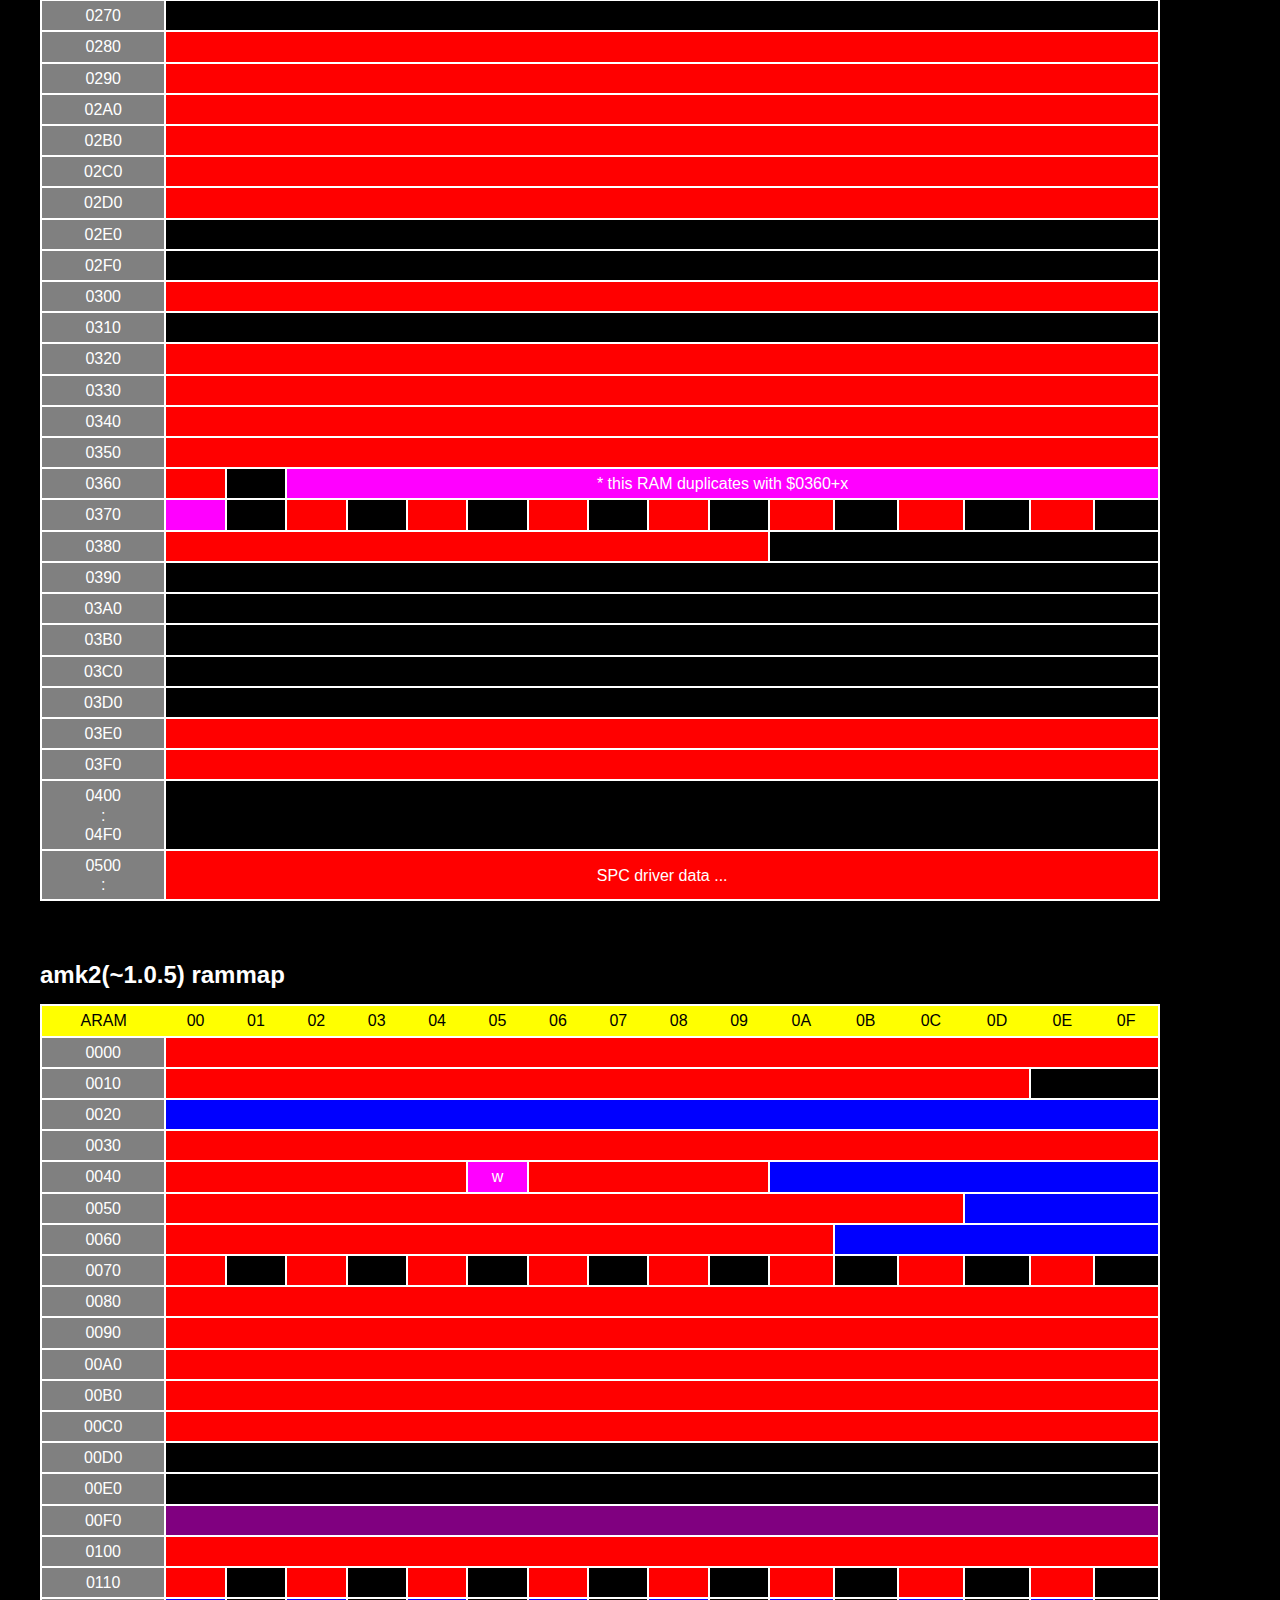
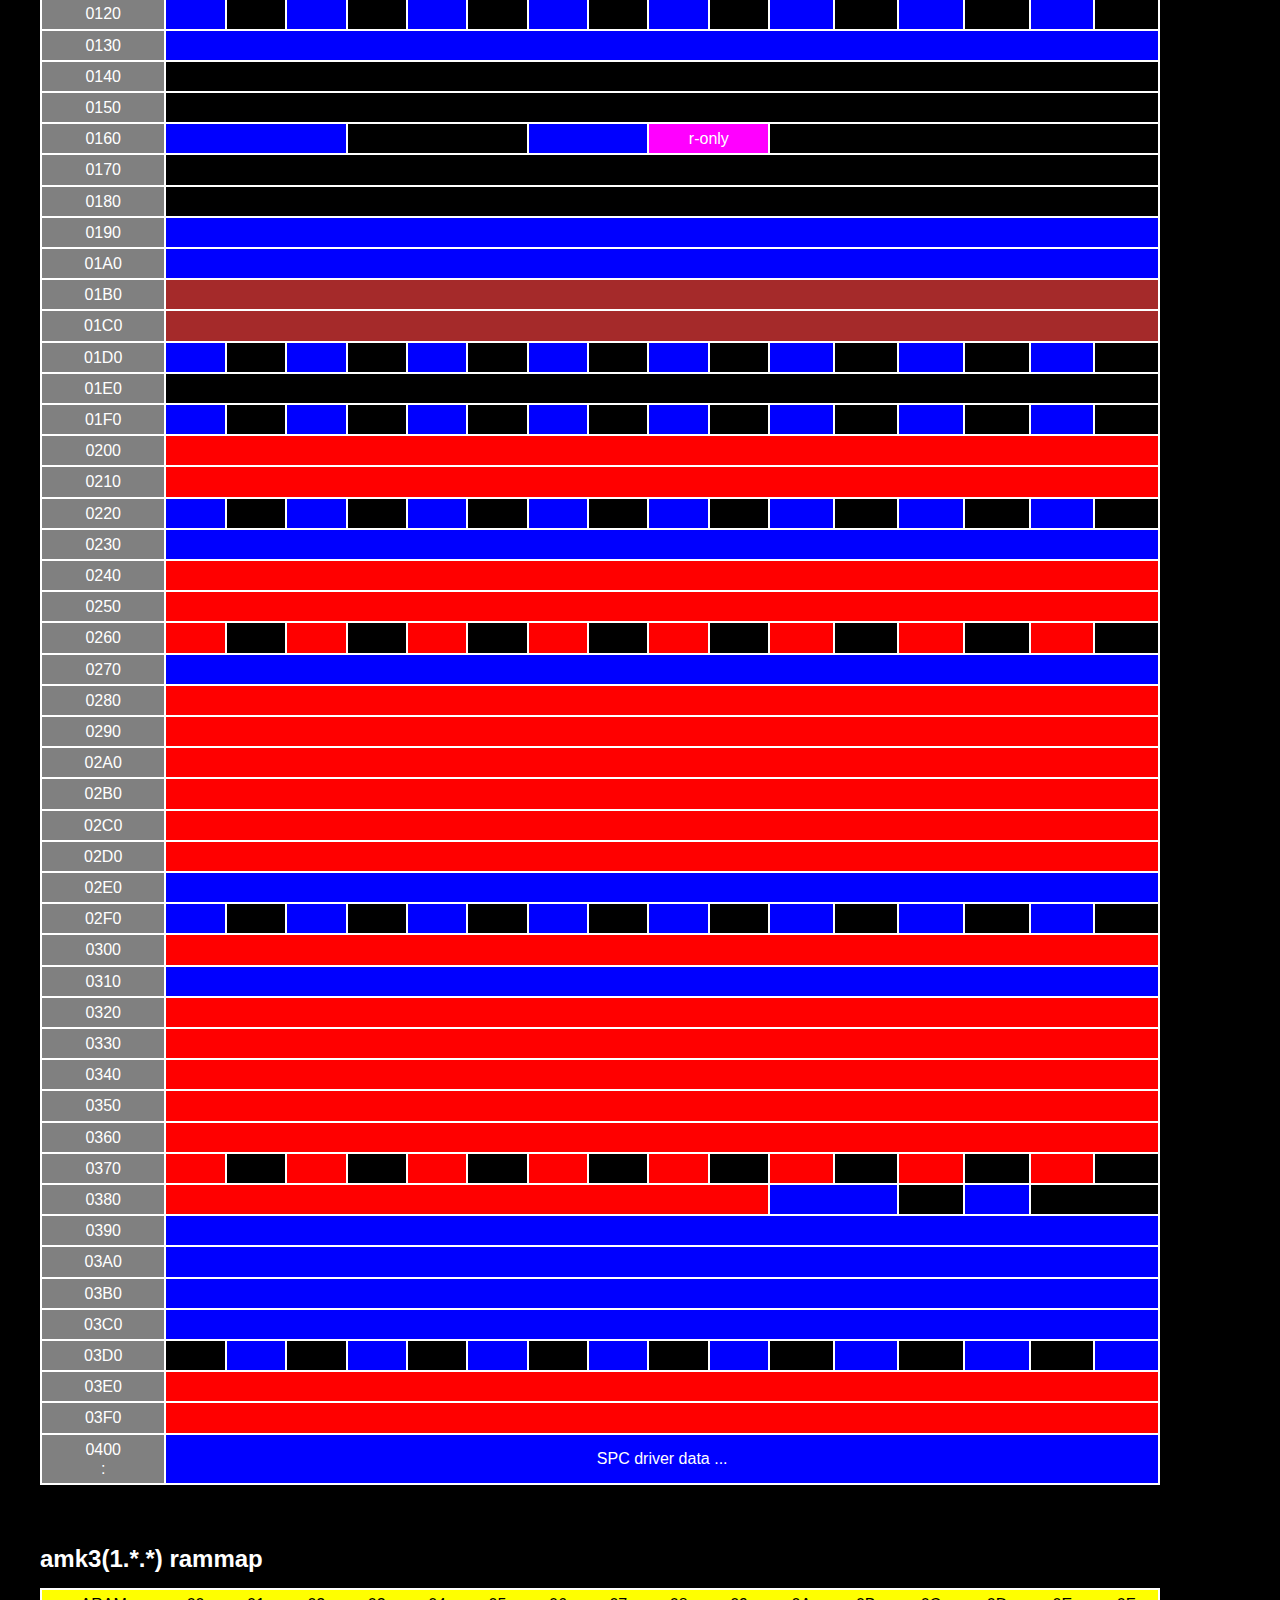
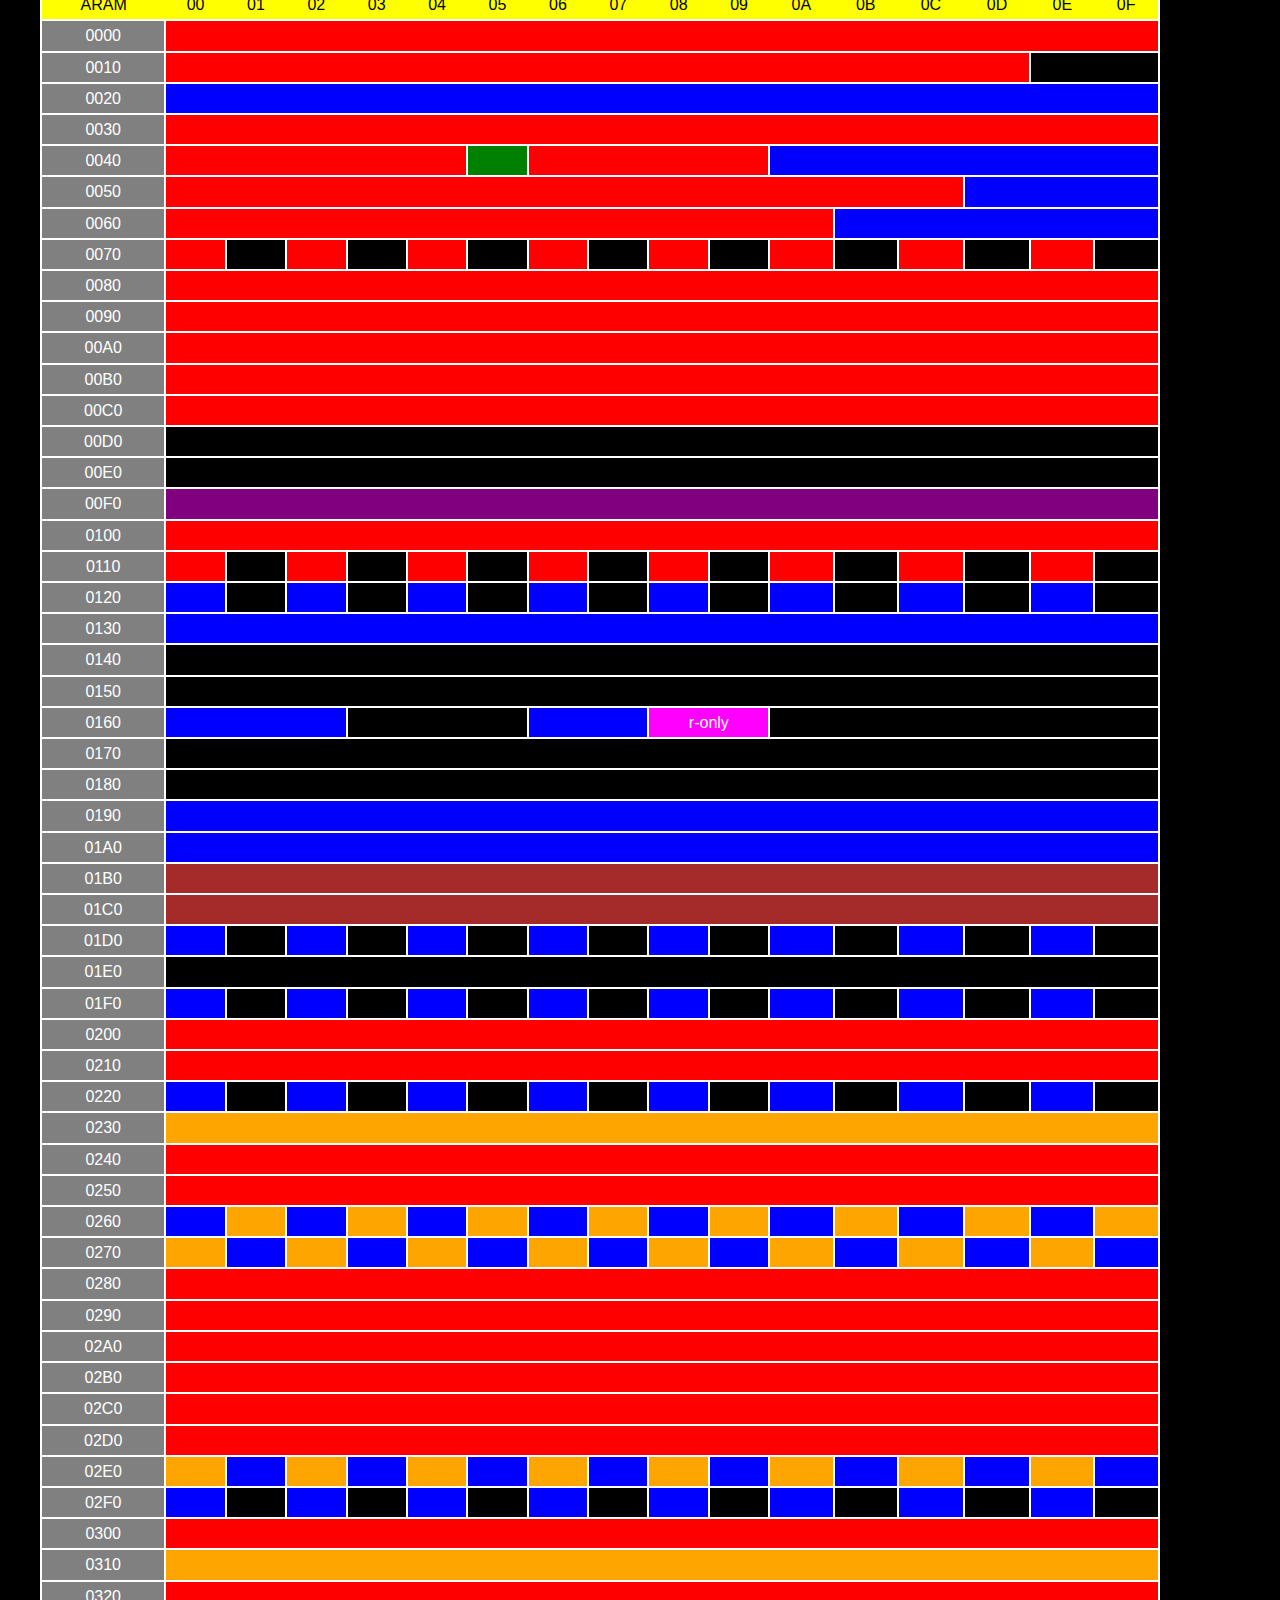
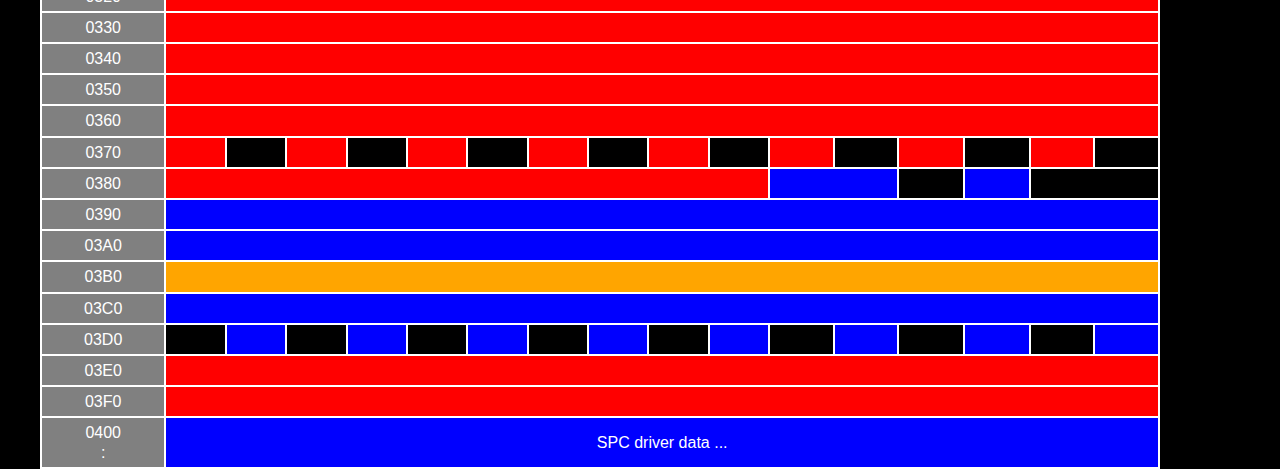
==== commit 591ac475: "fix $01f0" ====
--- a/spcram.html
+++ b/spcram.html
@@ -336,7 +336,7 @@
 					<th>01E0</th><td colspan="16"></td>
 				</tr>
 				<tr>
-					<th>01F0</th><td colspan="16"></td>
+					<th>01F0</th><td class="amk2"></td><td></td><td class="amk2"></td><td></td><td class="amk2"></td><td></td><td class="amk2"></td><td></td><td class="amk2"></td><td></td><td class="amk2"></td><td></td><td class="amk2"></td><td></td><td class="amk2"></td><td></td>
 				</tr>
 				<tr>
 					<th>0200</th><td colspan="16" class="smw"></td>
@@ -540,7 +540,7 @@
 					<th>01E0</th><td colspan="16"></td>
 				</tr>
 				<tr>
-					<th>01F0</th><td colspan="16"></td>
+					<th>01F0</th><td class="amk2"></td><td></td><td class="amk2"></td><td></td><td class="amk2"></td><td></td><td class="amk2"></td><td></td><td class="amk2"></td><td></td><td class="amk2"></td><td></td><td class="amk2"></td><td></td><td class="amk2"></td><td></td>
 				</tr>
 				<tr>
 					<th>0200</th><td colspan="16" class="smw"></td>
